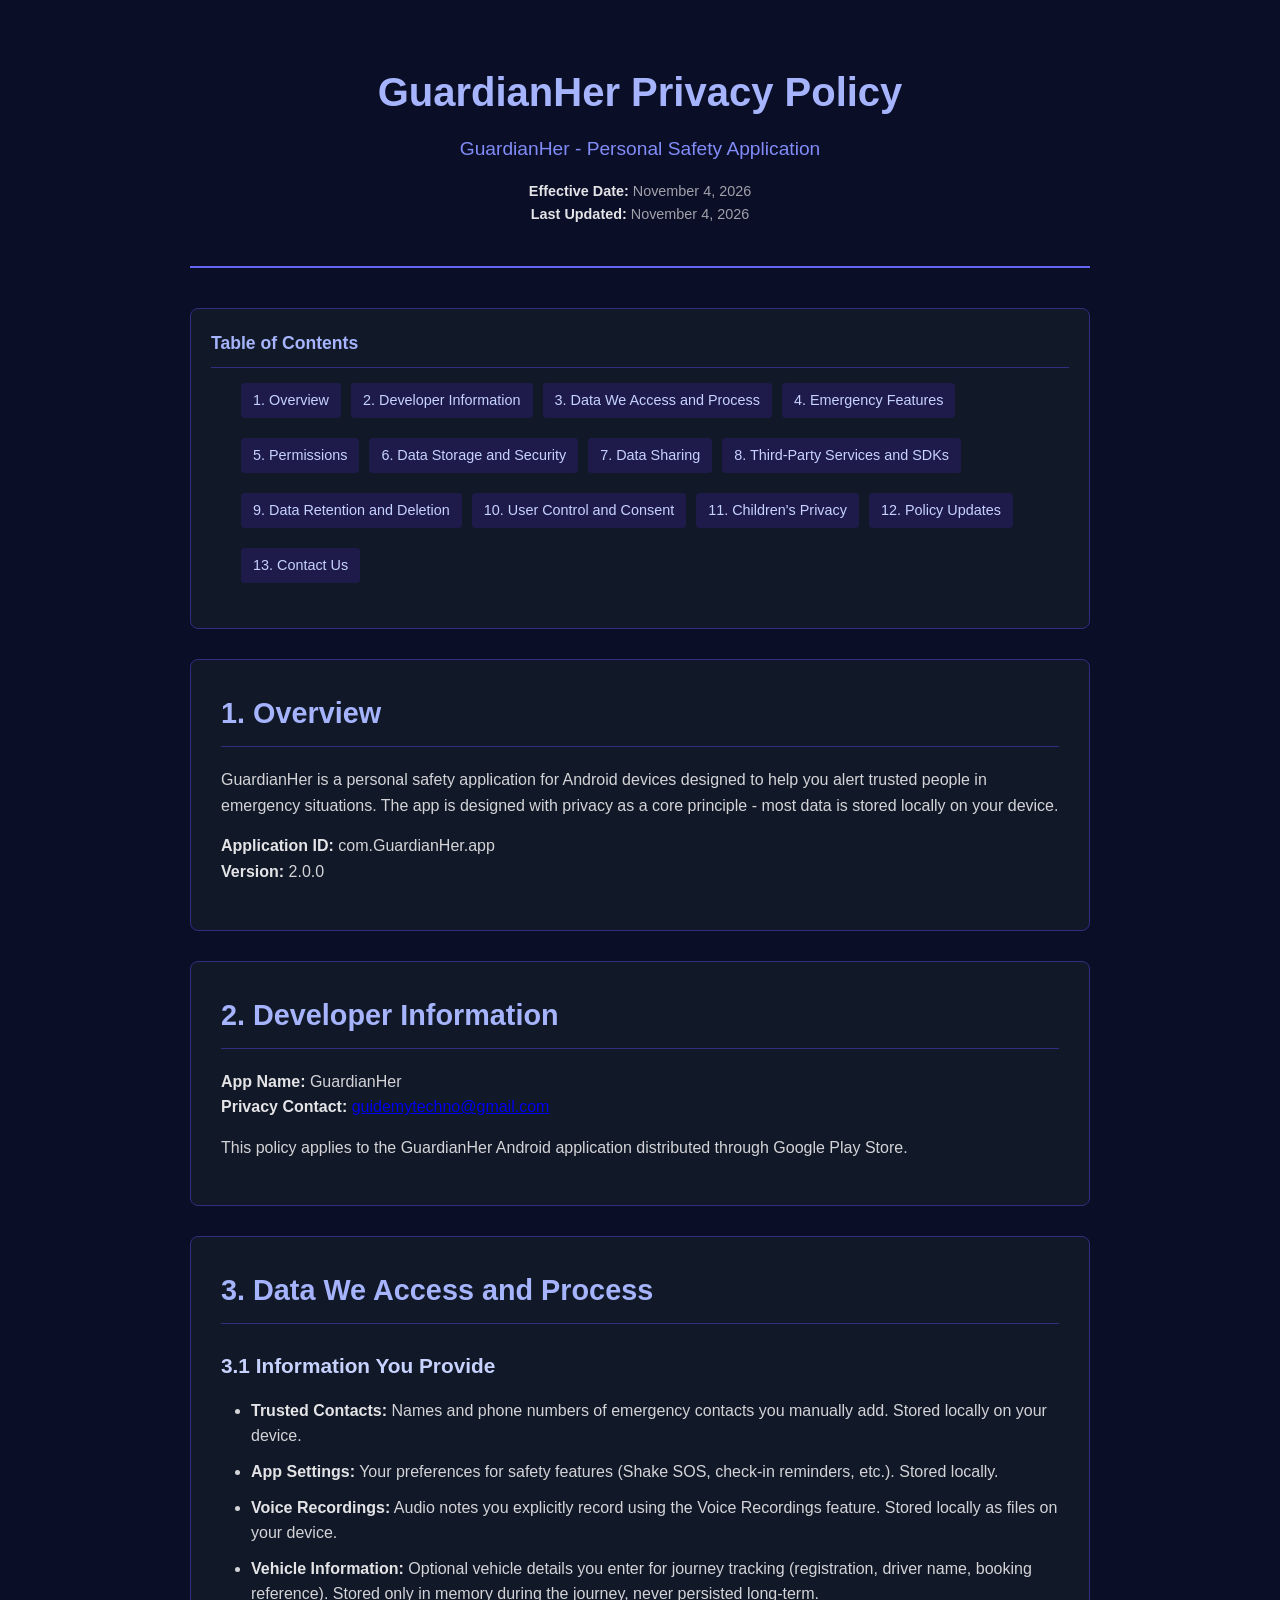
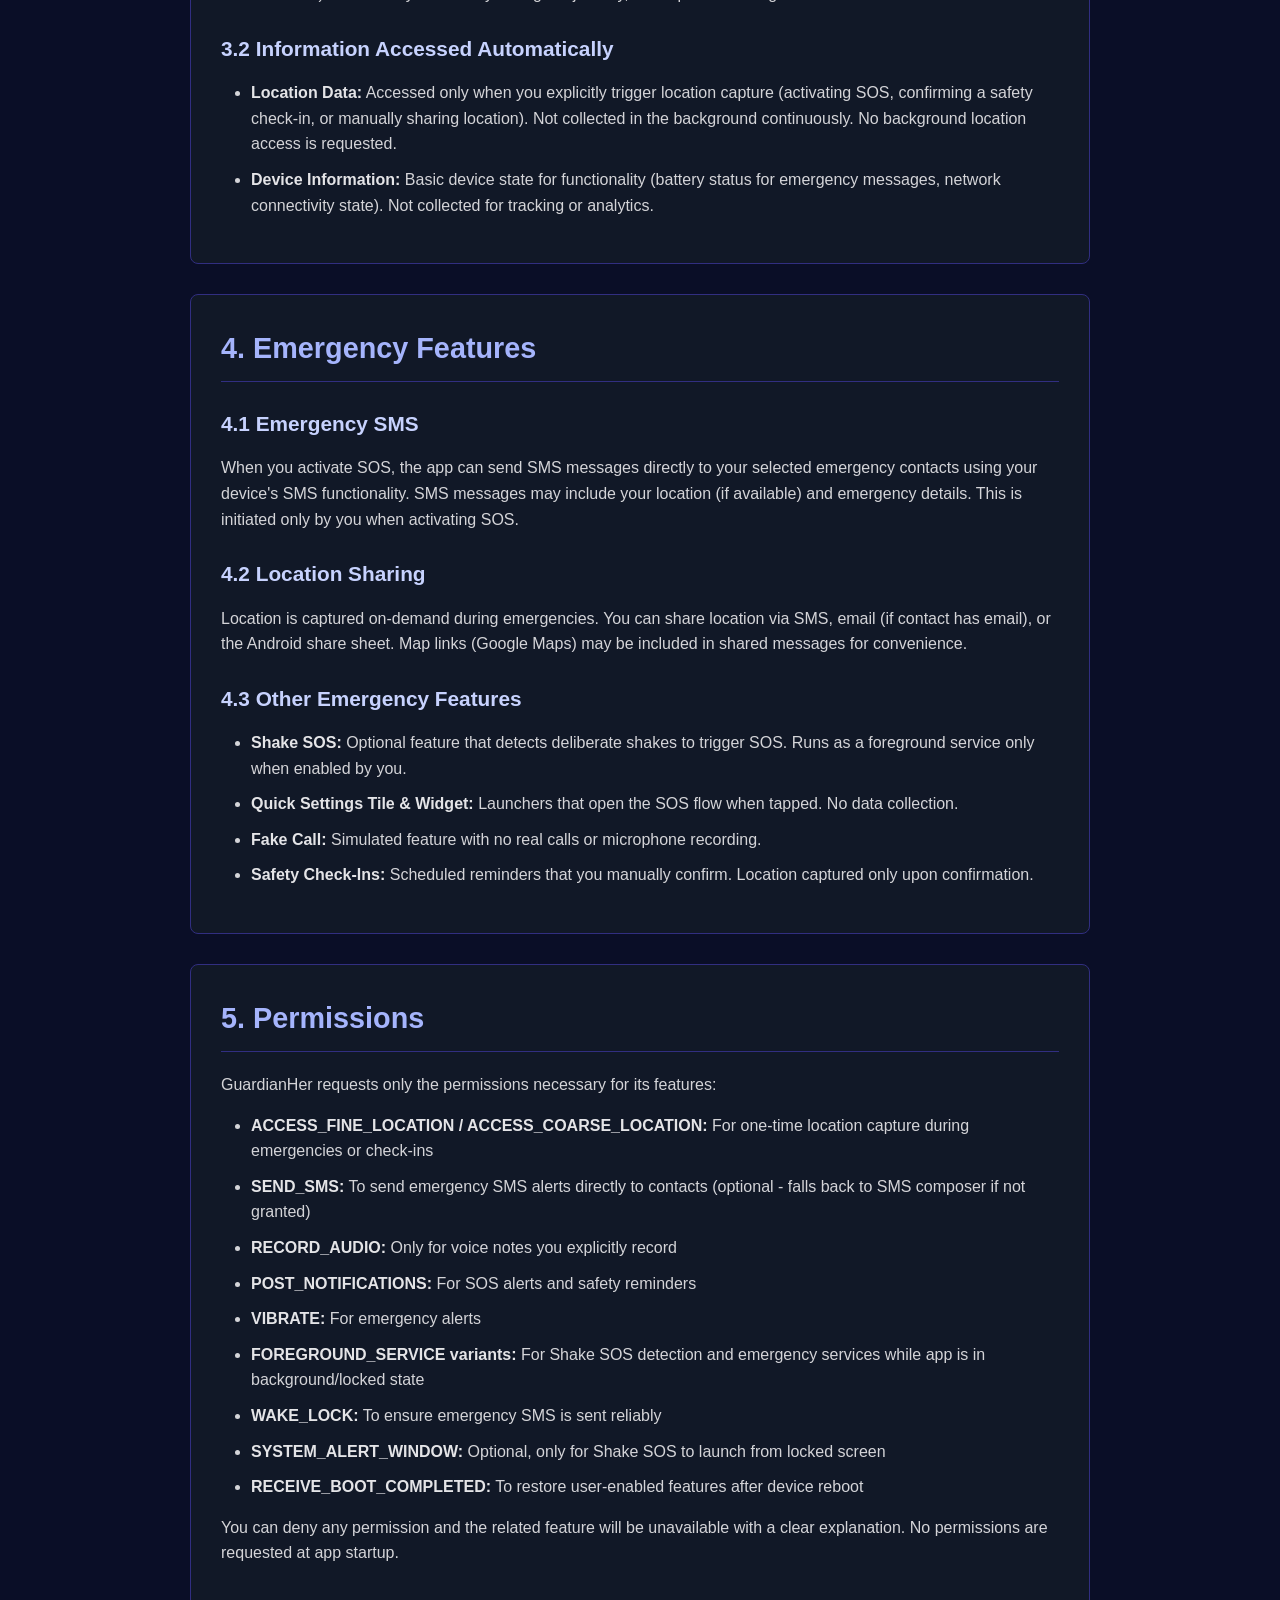
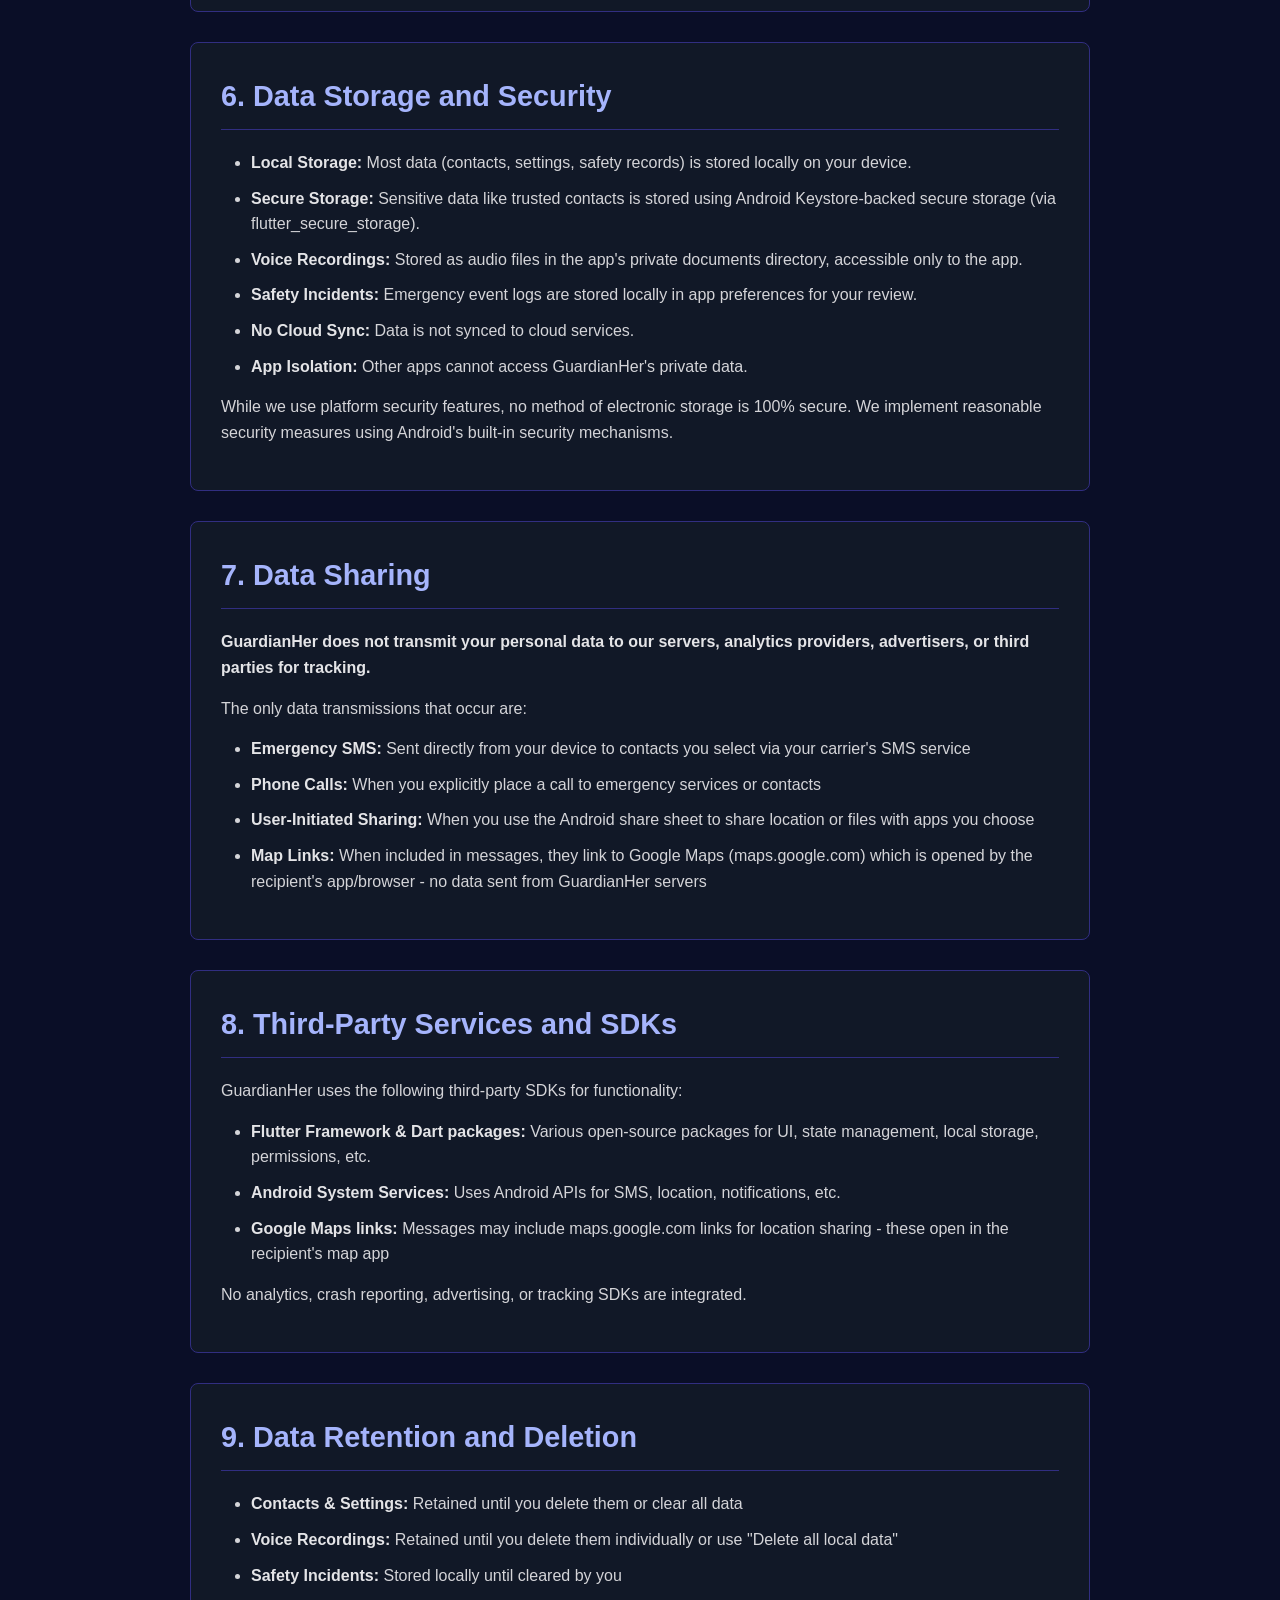
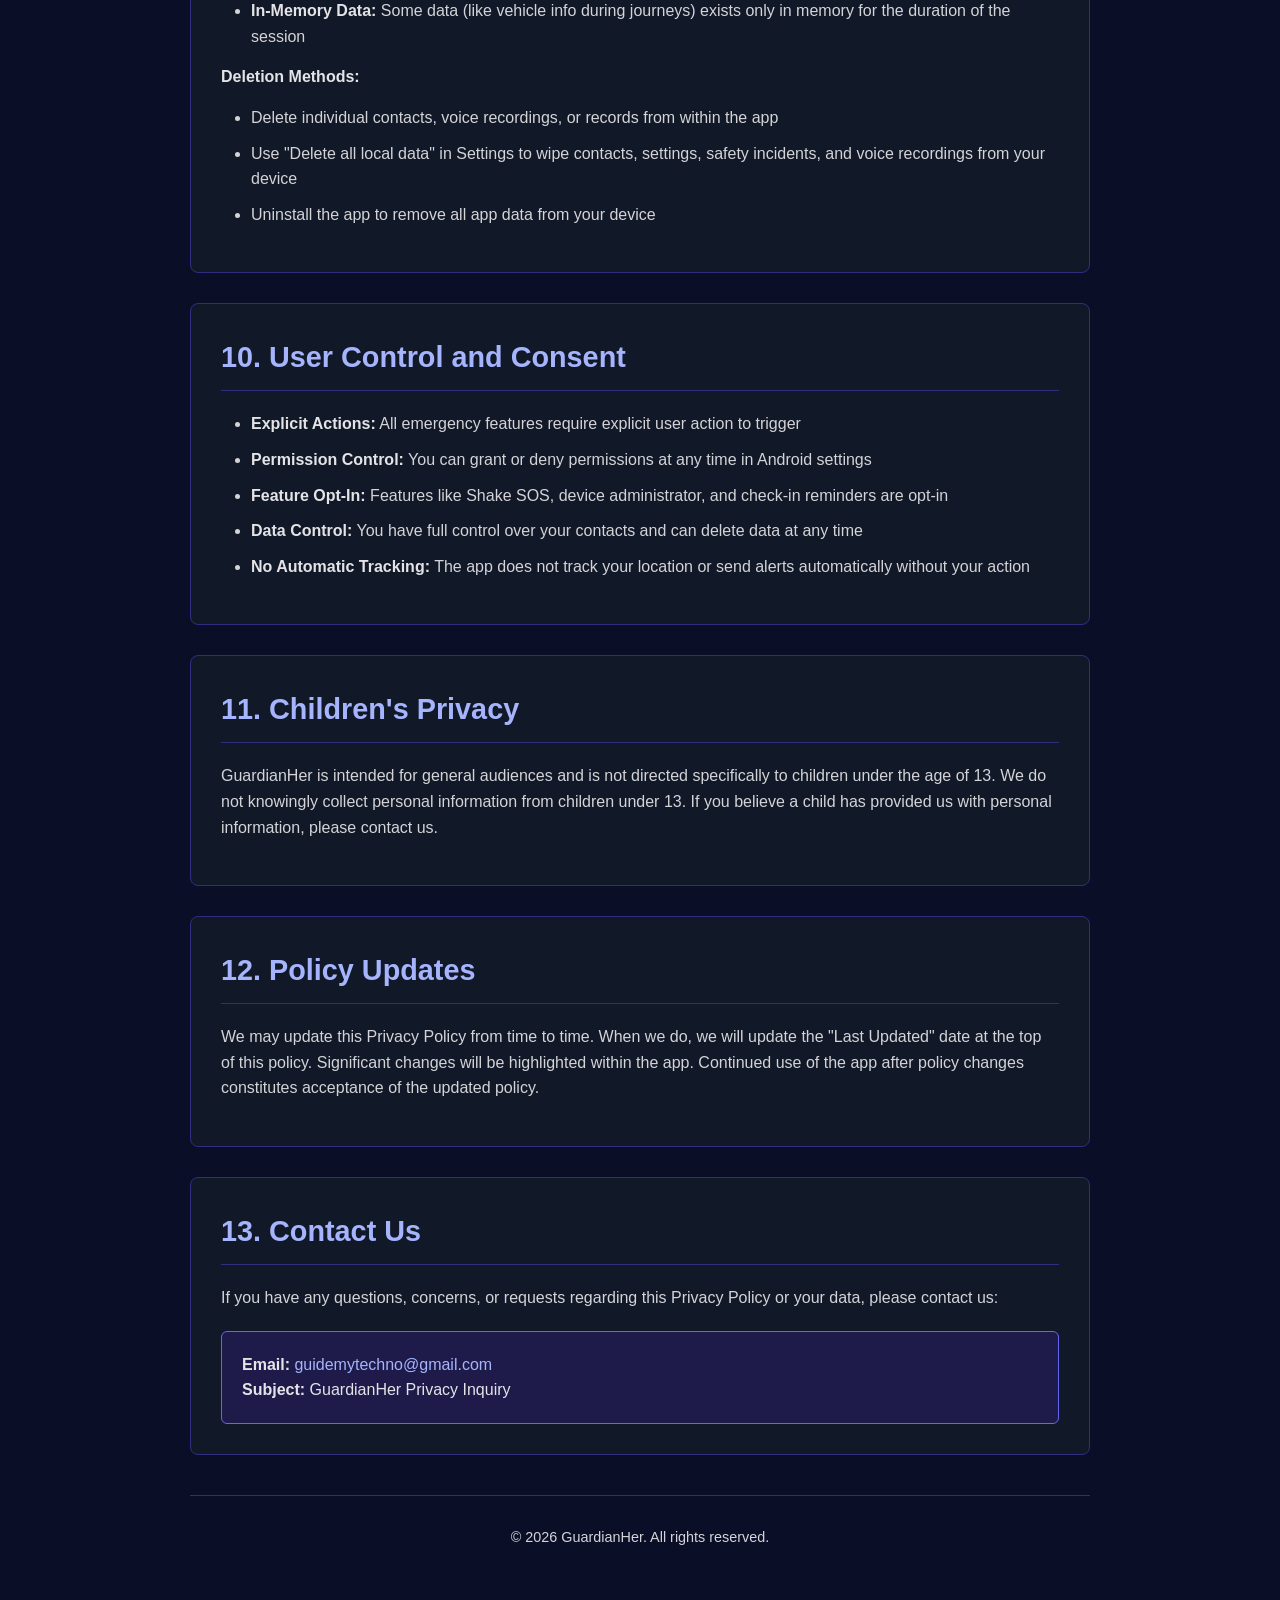
==== privacy-policy/index.html @ 9ace2ad7 "Add privacy policy website and in-app privacy policy links" ====
<!DOCTYPE html>
<html lang="en">
<head>
    <meta charset="UTF-8">
    <meta name="viewport" content="width=device-width, initial-scale=1.0">
    <title>GuardianHer Privacy Policy</title>
    <meta name="description" content="GuardianHer Privacy Policy - Learn how GuardianHer protects your privacy and handles your data.">
    <style>
        * {
            margin: 0;
            padding: 0;
            box-sizing: border-box;
        }
        body {
            font-family: -apple-system, BlinkMacSystemFont, 'Segoe UI', 'Roboto', 'Oxygen',
                'Ubuntu', 'Cantarell', 'Fira Sans', 'Droid Sans', 'Helvetica Neue',
                sans-serif;
            line-height: 1.6;
            background-color: #0a0e27;
            color: #e4e4e7;
            padding: 20px;
        }
        .container {
            max-width: 900px;
            margin: 0 auto;
        }
        header {
            text-align: center;
            padding: 40px 0;
            border-bottom: 2px solid #6366f1;
            margin-bottom: 40px;
        }
        h1 {
            color: #a5b4fc;
            font-size: 2.5rem;
            margin-bottom: 10px;
            font-weight: 700;
        }
        .app-name {
            color: #818cf8;
            font-size: 1.2rem;
            margin-bottom: 15px;
        }
        .dates {
            color: #a1a1aa;
            font-size: 0.9rem;
        }
        nav {
            background-color: #111827;
            border: 1px solid #312e81;
            border-radius: 8px;
            padding: 20px;
            margin-bottom: 30px;
            position: sticky;
            top: 20px;
        }
        nav h2 {
            color: #a5b4fc;
            font-size: 1.1rem;
            margin-bottom: 15px;
        }
        nav ul {
            list-style: none;
            display: flex;
            flex-wrap: wrap;
            gap: 10px;
        }
        nav a {
            color: #c7d2fe;
            text-decoration: none;
            padding: 6px 12px;
            background-color: #1e1b4b;
            border-radius: 4px;
            display: inline-block;
            font-size: 0.9rem;
            transition: background-color 0.2s;
        }
        nav a:hover {
            background-color #312e81;
        }
        section {
            background-color: #111827;
            border: 1px solid #312e81;
            border-radius: 8px;
            padding: 30px;
            margin-bottom: 30px;
        }
        h2 {
            color: #a5b4fc;
            font-size: 1.8rem;
            margin-bottom: 20px;
            padding-bottom: 10px;
            border-bottom: 1px solid #312e81;
        }
        h3 {
            color: #c7d2fe;
            font-size: 1.3rem;
            margin: 25px 0 15px 0;
        }
        p {
            margin-bottom: 15px;
            color: #d4d4d8;
        }
        ul {
            margin: 15px 0;
            padding-left: 30px;
        }
        li {
            margin-bottom: 10px;
            color: #d4d4d8;
        }
        strong {
            color: #e4e4e7;
        }
        .contact-box {
            background-color: #1e1b4b;
            border: 1px solid #6366f1;
            border-radius: 6px;
            padding: 20px;
            margin-top: 20px;
        }
        .contact-box a {
            color: #a5b4fc;
            text-decoration: none;
        }
        .contact-box a:hover {
            text-decoration: underline;
        }
        footer {
            text-align: center;
            padding: 30px 0;
            color: #71717a;
            font-size: 0.9rem;
            border-top: 1px solid #312e81;
            margin-top: 40px;
        }
        @media (max-width: 640px) {
            body {
                padding: 10px;
            }
            section {
                padding: 20px;
            }
            h1 {
                font-size: 2rem;
            }
            nav ul {
                flex-direction: column;
            }
            nav a {
                width: 100%;
            }
        }
    </style>
</head>
<body>
    <div class="container">
        <header>
            <h1>GuardianHer Privacy Policy</h1>
            <div class="app-name">GuardianHer - Personal Safety Application</div>
            <div class="dates">
                <div><strong>Effective Date:</strong> November 4, 2026</div>
                <div><strong>Last Updated:</strong> November 4, 2026</div>
            </div>
        </header>

        <nav>
            <h2>Table of Contents</h2>
            <ul>
                <li><a href="#overview">1. Overview</a></li>
                <li><a href="#developer">2. Developer Information</a></li>
                <li><a href="#data-collected">3. Data We Access and Process</a></li>
                <li><a href="#emergency">4. Emergency Features</a></li>
                <li><a href="#permissions">5. Permissions</a></li>
                <li><a href="#storage">6. Data Storage and Security</a></li>
                <li><a href="#sharing">7. Data Sharing</a></li>
                <li><a href="#third-party">8. Third-Party Services and SDKs</a></li>
                <li><a href="#retention">9. Data Retention and Deletion</a></li>
                <li><a href="#user-control">10. User Control and Consent</a></li>
                <li><a href="#children">11. Children's Privacy</a></li>
                <li><a href="#updates">12. Policy Updates</a></li>
                <li><a href="#contact">13. Contact Us</a></li>
            </ul>
        </nav>

        <section id="overview">
            <h2>1. Overview</h2>
            <p>GuardianHer is a personal safety application for Android devices designed to help you alert trusted people in emergency situations. The app is designed with privacy as a core principle - most data is stored locally on your device.</p>
            <p><strong>Application ID:</strong> com.GuardianHer.app<br>
            <strong>Version:</strong> 2.0.0</p>
        </section>

        <section id="developer">
            <h2>2. Developer Information</h2>
            <p><strong>App Name:</strong> GuardianHer<br>
            <strong>Privacy Contact:</strong> <a href="mailto:guidemytechno@gmail.com">guidemytechno@gmail.com</a></p>
            <p>This policy applies to the GuardianHer Android application distributed through Google Play Store.</p>
        </section>

        <section id="data-collected">
            <h2>3. Data We Access and Process</h2>
            
            <h3>3.1 Information You Provide</h3>
            <ul>
                <li><strong>Trusted Contacts:</strong> Names and phone numbers of emergency contacts you manually add. Stored locally on your device.</li>
                <li><strong>App Settings:</strong> Your preferences for safety features (Shake SOS, check-in reminders, etc.). Stored locally.</li>
                <li><strong>Voice Recordings:</strong> Audio notes you explicitly record using the Voice Recordings feature. Stored locally as files on your device.</li>
                <li><strong>Vehicle Information:</strong> Optional vehicle details you enter for journey tracking (registration, driver name, booking reference). Stored only in memory during the journey, never persisted long-term.</li>
            </ul>

            <h3>3.2 Information Accessed Automatically</h3>
            <ul>
                <li><strong>Location Data:</strong> Accessed only when you explicitly trigger location capture (activating SOS, confirming a safety check-in, or manually sharing location). Not collected in the background continuously. No background location access is requested.</li>
                <li><strong>Device Information:</strong> Basic device state for functionality (battery status for emergency messages, network connectivity state). Not collected for tracking or analytics.</li>
            </ul>
        </section>

        <section id="emergency">
            <h2>4. Emergency Features</h2>
            
            <h3>4.1 Emergency SMS</h3>
            <p>When you activate SOS, the app can send SMS messages directly to your selected emergency contacts using your device's SMS functionality. SMS messages may include your location (if available) and emergency details. This is initiated only by you when activating SOS.</p>
            
            <h3>4.2 Location Sharing</h3>
            <p>Location is captured on-demand during emergencies. You can share location via SMS, email (if contact has email), or the Android share sheet. Map links (Google Maps) may be included in shared messages for convenience.</p>
            
            <h3>4.3 Other Emergency Features</h3>
            <ul>
                <li><strong>Shake SOS:</strong> Optional feature that detects deliberate shakes to trigger SOS. Runs as a foreground service only when enabled by you.</li>
                <li><strong>Quick Settings Tile & Widget:</strong> Launchers that open the SOS flow when tapped. No data collection.</li>
                <li><strong>Fake Call:</strong> Simulated feature with no real calls or microphone recording.</li>
                <li><strong>Safety Check-Ins:</strong> Scheduled reminders that you manually confirm. Location captured only upon confirmation.</li>
            </ul>
        </section>

        <section id="permissions">
            <h2>5. Permissions</h2>
            <p>GuardianHer requests only the permissions necessary for its features:</p>
            <ul>
                <li><strong>ACCESS_FINE_LOCATION / ACCESS_COARSE_LOCATION:</strong> For one-time location capture during emergencies or check-ins</li>
                <li><strong>SEND_SMS:</strong> To send emergency SMS alerts directly to contacts (optional - falls back to SMS composer if not granted)</li>
                <li><strong>RECORD_AUDIO:</strong> Only for voice notes you explicitly record</li>
                <li><strong>POST_NOTIFICATIONS:</strong> For SOS alerts and safety reminders</li>
                <li><strong>VIBRATE:</strong> For emergency alerts</li>
                <li><strong>FOREGROUND_SERVICE variants:</strong> For Shake SOS detection and emergency services while app is in background/locked state</li>
                <li><strong>WAKE_LOCK:</strong> To ensure emergency SMS is sent reliably</li>
                <li><strong>SYSTEM_ALERT_WINDOW:</strong> Optional, only for Shake SOS to launch from locked screen</li>
                <li><strong>RECEIVE_BOOT_COMPLETED:</strong> To restore user-enabled features after device reboot</li>
            </ul>
            <p>You can deny any permission and the related feature will be unavailable with a clear explanation. No permissions are requested at app startup.</p>
        </section>

        <section id="storage">
            <h2>6. Data Storage and Security</h2>
            <ul>
                <li><strong>Local Storage:</strong> Most data (contacts, settings, safety records) is stored locally on your device.</li>
                <li><strong>Secure Storage:</strong> Sensitive data like trusted contacts is stored using Android Keystore-backed secure storage (via flutter_secure_storage).</li>
                <li><strong>Voice Recordings:</strong> Stored as audio files in the app's private documents directory, accessible only to the app.</li>
                <li><strong>Safety Incidents:</strong> Emergency event logs are stored locally in app preferences for your review.</li>
                <li><strong>No Cloud Sync:</strong> Data is not synced to cloud services.</li>
                <li><strong>App Isolation:</strong> Other apps cannot access GuardianHer's private data.</li>
            </ul>
            <p>While we use platform security features, no method of electronic storage is 100% secure. We implement reasonable security measures using Android's built-in security mechanisms.</p>
        </section>

        <section id="sharing">
            <h2>7. Data Sharing</h2>
            <p><strong>GuardianHer does not transmit your personal data to our servers, analytics providers, advertisers, or third parties for tracking.</strong></p>
            <p>The only data transmissions that occur are:</p>
            <ul>
                <li><strong>Emergency SMS:</strong> Sent directly from your device to contacts you select via your carrier's SMS service</li>
                <li><strong>Phone Calls:</strong> When you explicitly place a call to emergency services or contacts</li>
                <li><strong>User-Initiated Sharing:</strong> When you use the Android share sheet to share location or files with apps you choose</li>
                <li><strong>Map Links:</strong> When included in messages, they link to Google Maps (maps.google.com) which is opened by the recipient's app/browser - no data sent from GuardianHer servers</li>
            </ul>
        </section>

        <section id="third-party">
            <h2>8. Third-Party Services and SDKs</h2>
            <p>GuardianHer uses the following third-party SDKs for functionality:</p>
            <ul>
                <li><strong>Flutter Framework & Dart packages:</strong> Various open-source packages for UI, state management, local storage, permissions, etc.</li>
                <li><strong>Android System Services:</strong> Uses Android APIs for SMS, location, notifications, etc.</li>
                <li><strong>Google Maps links:</strong> Messages may include maps.google.com links for location sharing - these open in the recipient's map app</li>
            </ul>
            <p>No analytics, crash reporting, advertising, or tracking SDKs are integrated.</p>
        </section>

        <section id="retention">
            <h2>9. Data Retention and Deletion</h2>
            <ul>
                <li><strong>Contacts & Settings:</strong> Retained until you delete them or clear all data</li>
                <li><strong>Voice Recordings:</strong> Retained until you delete them individually or use "Delete all local data"</li>
                <li><strong>Safety Incidents:</strong> Stored locally until cleared by you</li>
                <li><strong>In-Memory Data:</strong> Some data (like vehicle info during journeys) exists only in memory for the duration of the session</li>
            </ul>
            <p><strong>Deletion Methods:</strong></p>
            <ul>
                <li>Delete individual contacts, voice recordings, or records from within the app</li>
                <li>Use "Delete all local data" in Settings to wipe contacts, settings, safety incidents, and voice recordings from your device</li>
                <li>Uninstall the app to remove all app data from your device</li>
            </ul>
        </section>

        <section id="user-control">
            <h2>10. User Control and Consent</h2>
            <ul>
                <li><strong>Explicit Actions:</strong> All emergency features require explicit user action to trigger</li>
                <li><strong>Permission Control:</strong> You can grant or deny permissions at any time in Android settings</li>
                <li><strong>Feature Opt-In:</strong> Features like Shake SOS, device administrator, and check-in reminders are opt-in</li>
                <li><strong>Data Control:</strong> You have full control over your contacts and can delete data at any time</li>
                <li><strong>No Automatic Tracking:</strong> The app does not track your location or send alerts automatically without your action</li>
            </ul>
        </section>

        <section id="children">
            <h2>11. Children's Privacy</h2>
            <p>GuardianHer is intended for general audiences and is not directed specifically to children under the age of 13. We do not knowingly collect personal information from children under 13. If you believe a child has provided us with personal information, please contact us.</p>
        </section>

        <section id="updates">
            <h2>12. Policy Updates</h2>
            <p>We may update this Privacy Policy from time to time. When we do, we will update the "Last Updated" date at the top of this policy. Significant changes will be highlighted within the app. Continued use of the app after policy changes constitutes acceptance of the updated policy.</p>
        </section>

        <section id="contact">
            <h2>13. Contact Us</h2>
            <p>If you have any questions, concerns, or requests regarding this Privacy Policy or your data, please contact us:</p>
            <div class="contact-box">
                <strong>Email:</strong> <a href="mailto:guidemytechno@gmail.com">guidemytechno@gmail.com</a><br>
                <strong>Subject:</strong> GuardianHer Privacy Inquiry
            </div>
        </section>

        <footer>
            <p>&copy; 2026 GuardianHer. All rights reserved.</p>
        </footer>
    </div>
</body>
</html>
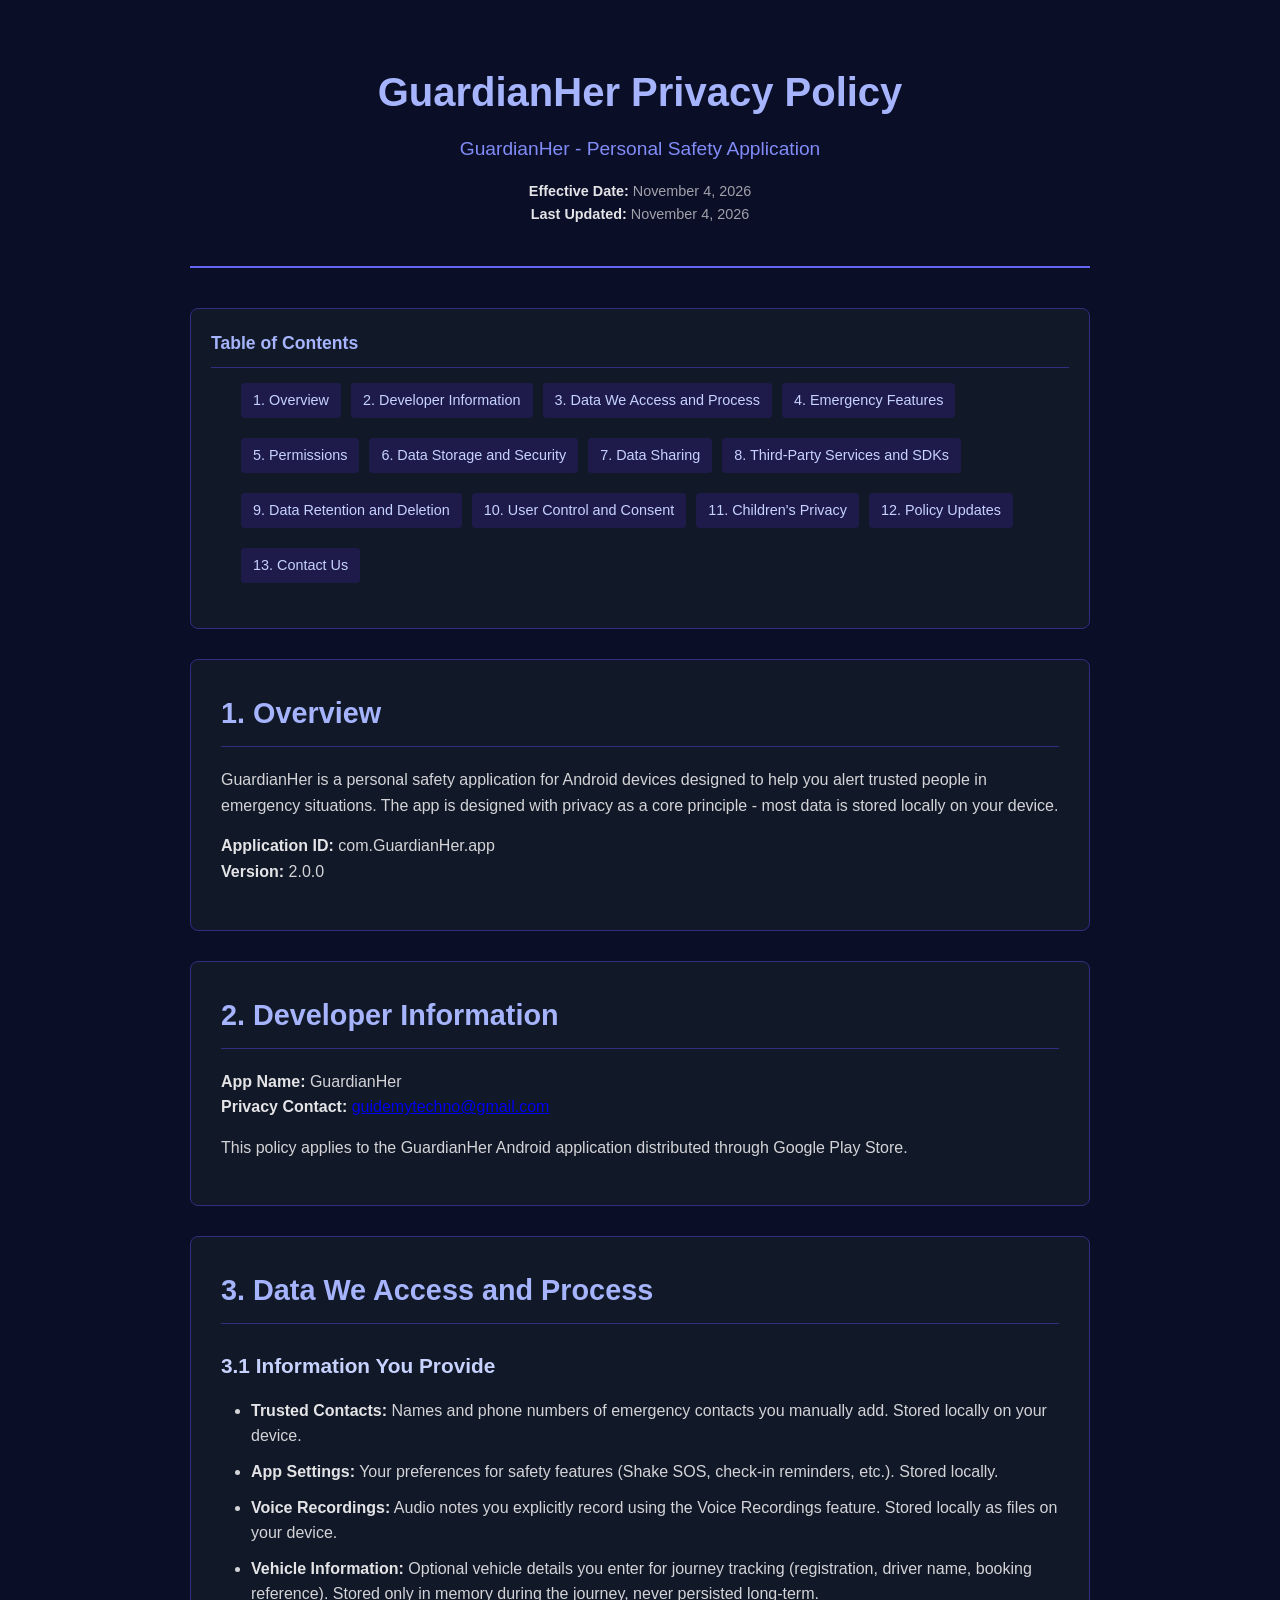
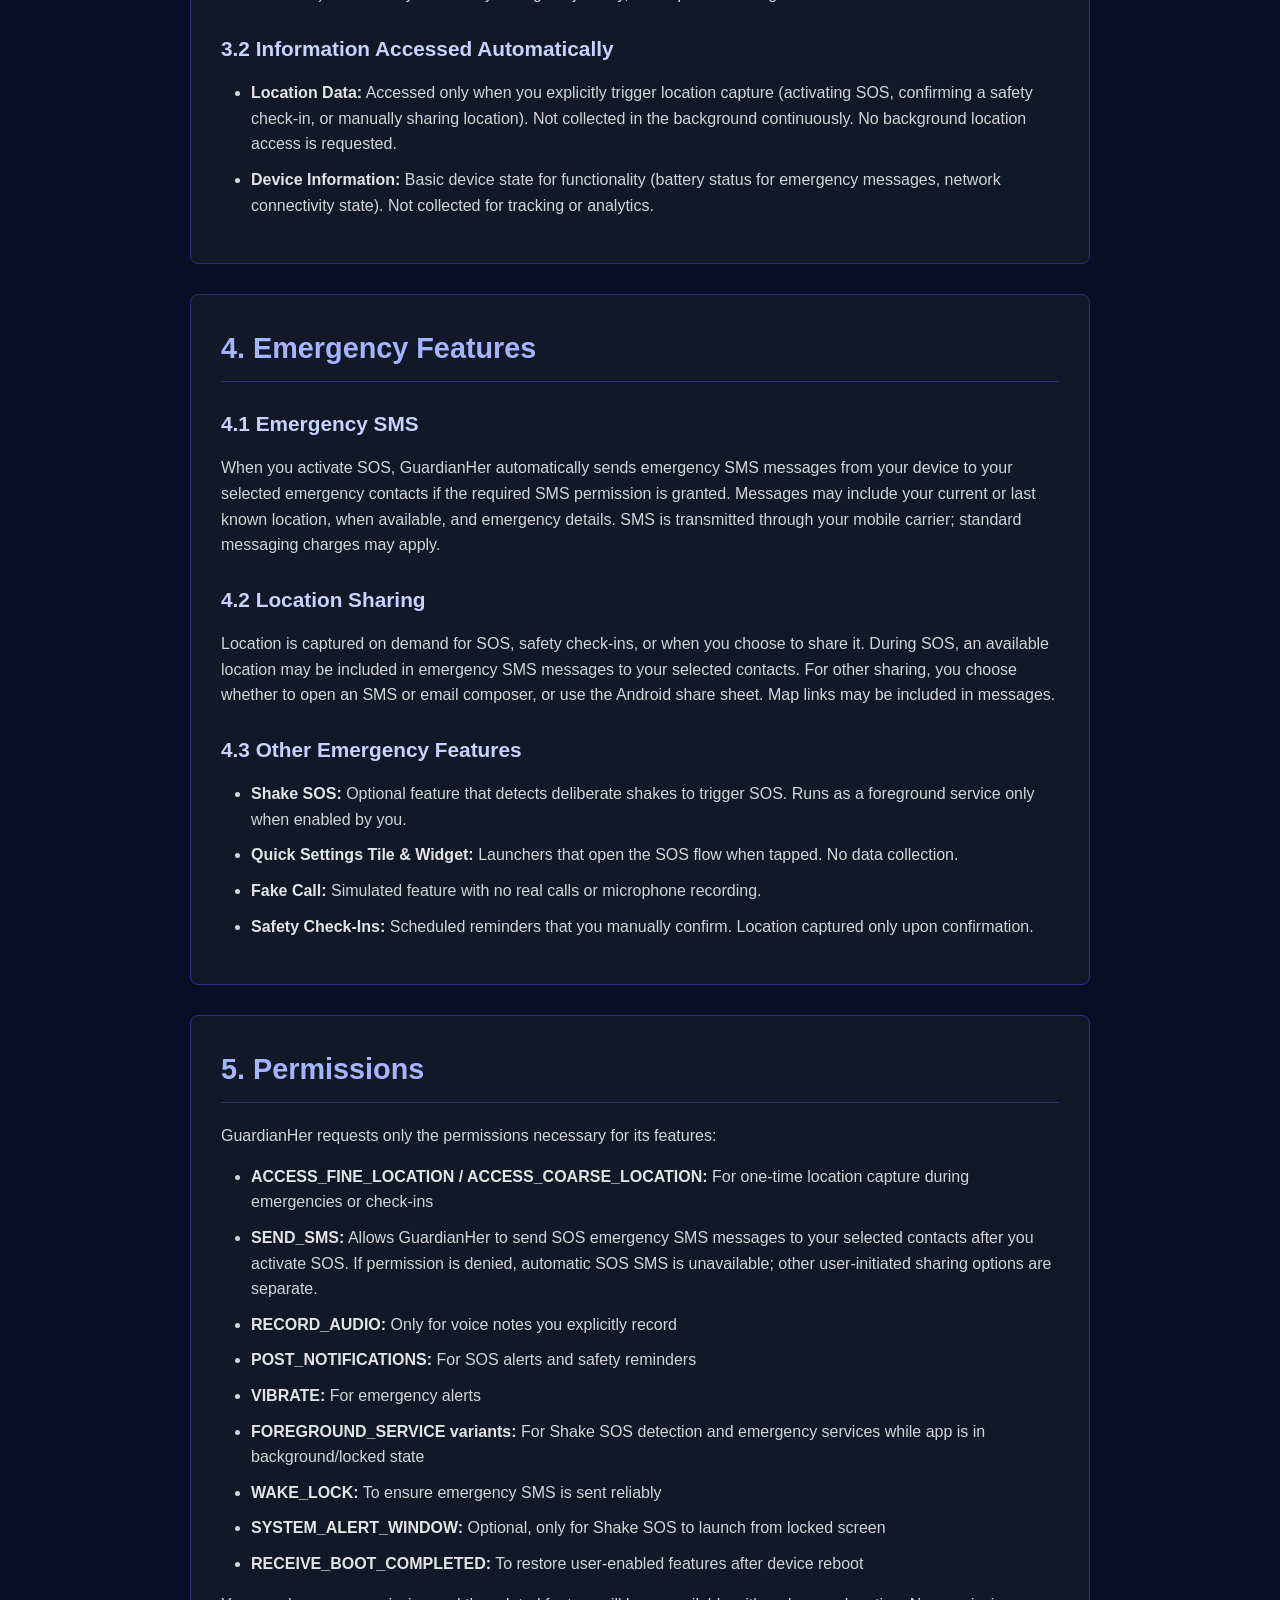
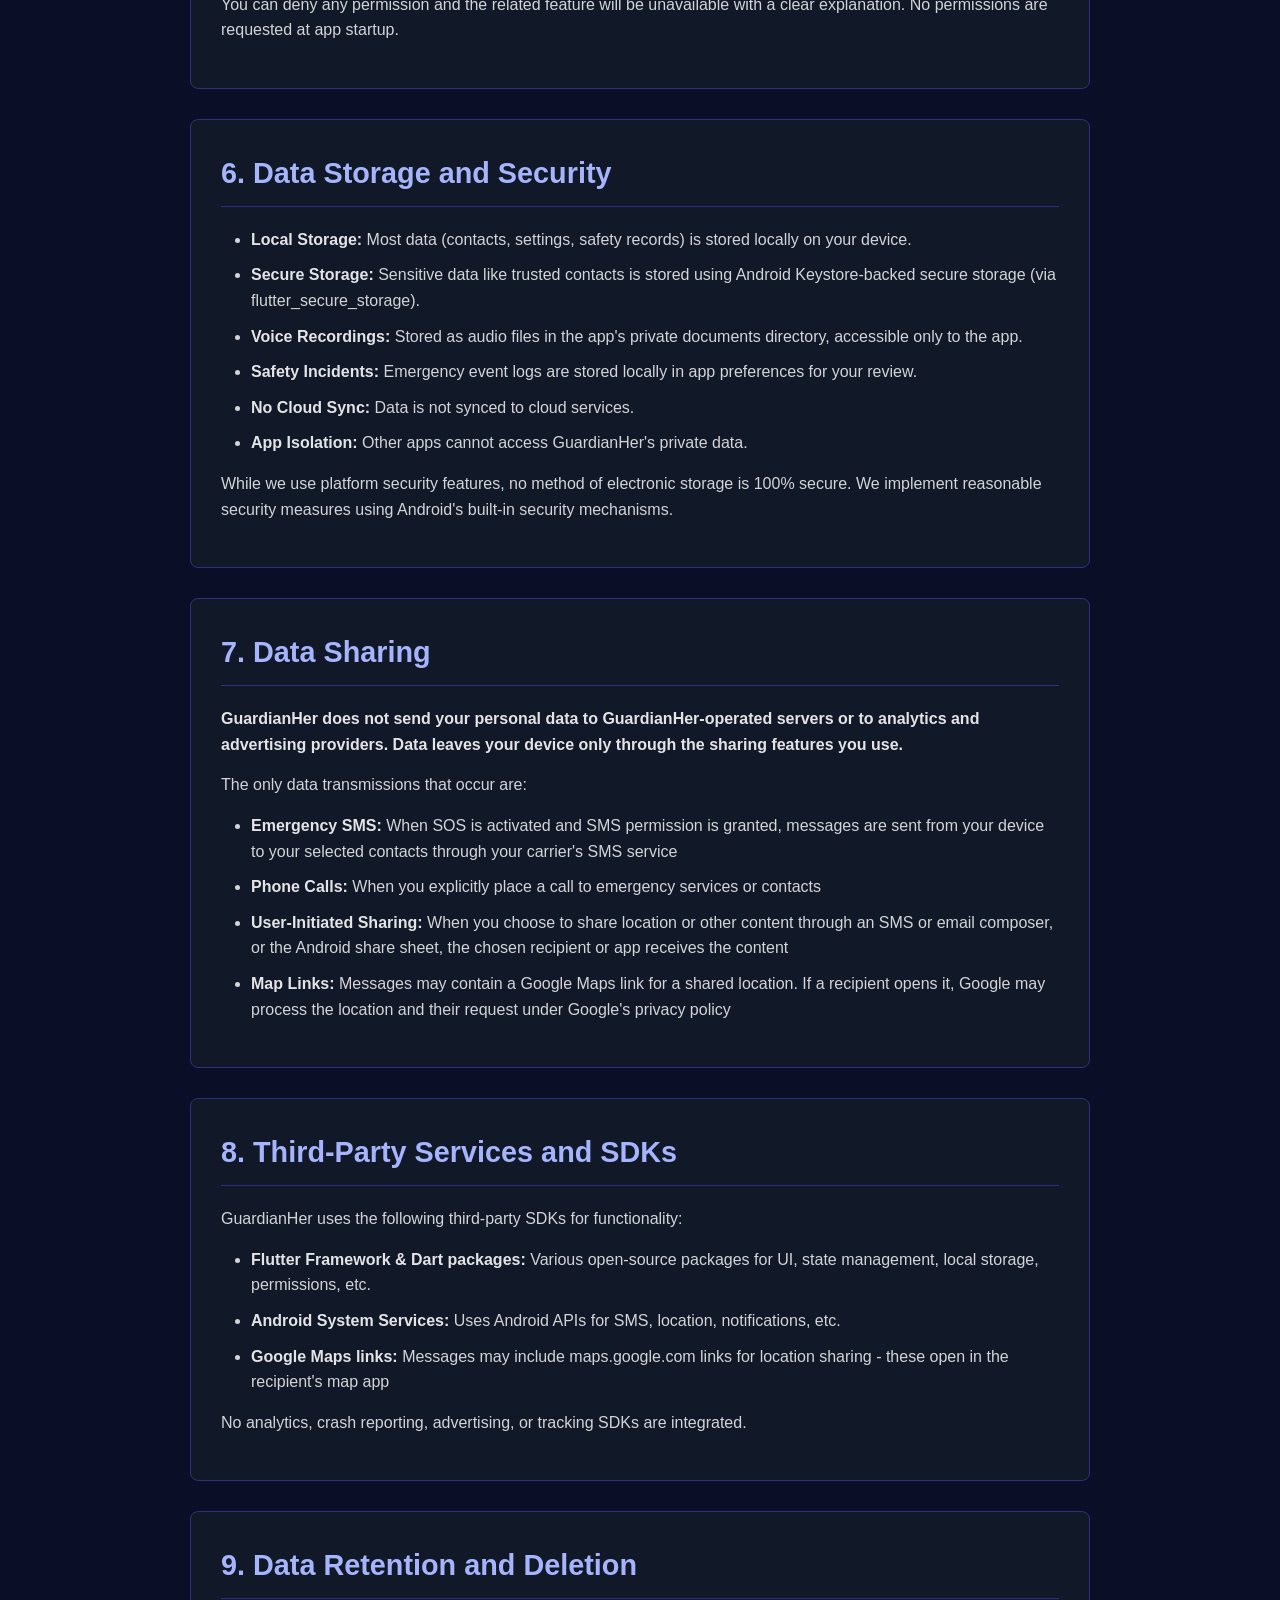
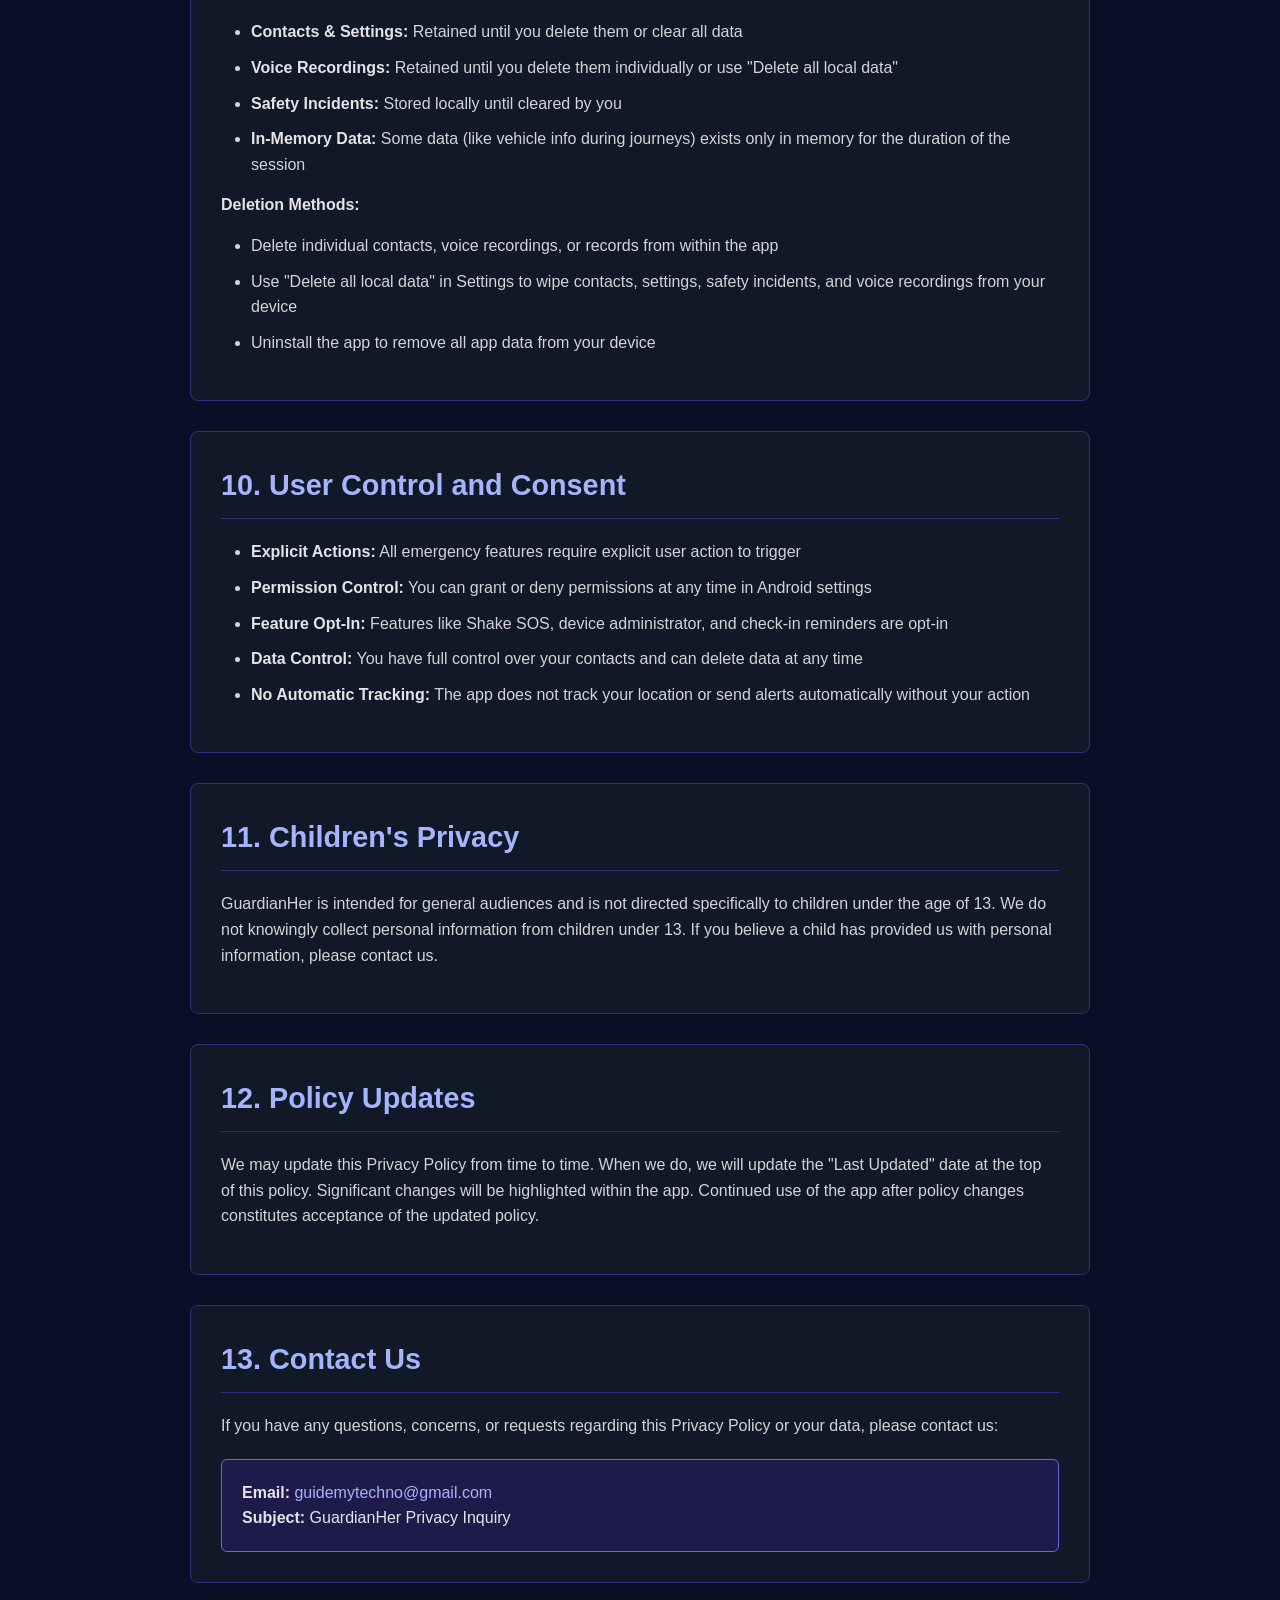
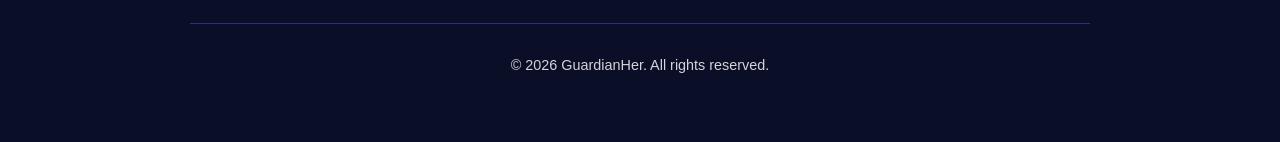
==== commit 78f9b32c: "Publish privacy policy with GitHub Pages Co-authored-by: Copilot <223556219+Copilot@users.noreply.gi" ====
--- a/privacy-policy/index.html
+++ b/privacy-policy/index.html
@@ -76,7 +76,7 @@
             transition: background-color 0.2s;
         }
         nav a:hover {
-            background-color #312e81;
+            background-color: #312e81;
         }
         section {
             background-color: #111827;
@@ -219,10 +219,10 @@
             <h2>4. Emergency Features</h2>
             
             <h3>4.1 Emergency SMS</h3>
-            <p>When you activate SOS, the app can send SMS messages directly to your selected emergency contacts using your device's SMS functionality. SMS messages may include your location (if available) and emergency details. This is initiated only by you when activating SOS.</p>
+            <p>When you activate SOS, GuardianHer automatically sends emergency SMS messages from your device to your selected emergency contacts if the required SMS permission is granted. Messages may include your current or last known location, when available, and emergency details. SMS is transmitted through your mobile carrier; standard messaging charges may apply.</p>
             
             <h3>4.2 Location Sharing</h3>
-            <p>Location is captured on-demand during emergencies. You can share location via SMS, email (if contact has email), or the Android share sheet. Map links (Google Maps) may be included in shared messages for convenience.</p>
+            <p>Location is captured on demand for SOS, safety check-ins, or when you choose to share it. During SOS, an available location may be included in emergency SMS messages to your selected contacts. For other sharing, you choose whether to open an SMS or email composer, or use the Android share sheet. Map links may be included in messages.</p>
             
             <h3>4.3 Other Emergency Features</h3>
             <ul>
@@ -238,7 +238,7 @@
             <p>GuardianHer requests only the permissions necessary for its features:</p>
             <ul>
                 <li><strong>ACCESS_FINE_LOCATION / ACCESS_COARSE_LOCATION:</strong> For one-time location capture during emergencies or check-ins</li>
-                <li><strong>SEND_SMS:</strong> To send emergency SMS alerts directly to contacts (optional - falls back to SMS composer if not granted)</li>
+                <li><strong>SEND_SMS:</strong> Allows GuardianHer to send SOS emergency SMS messages to your selected contacts after you activate SOS. If permission is denied, automatic SOS SMS is unavailable; other user-initiated sharing options are separate.</li>
                 <li><strong>RECORD_AUDIO:</strong> Only for voice notes you explicitly record</li>
                 <li><strong>POST_NOTIFICATIONS:</strong> For SOS alerts and safety reminders</li>
                 <li><strong>VIBRATE:</strong> For emergency alerts</li>
@@ -265,13 +265,13 @@
 
         <section id="sharing">
             <h2>7. Data Sharing</h2>
-            <p><strong>GuardianHer does not transmit your personal data to our servers, analytics providers, advertisers, or third parties for tracking.</strong></p>
+            <p><strong>GuardianHer does not send your personal data to GuardianHer-operated servers or to analytics and advertising providers. Data leaves your device only through the sharing features you use.</strong></p>
             <p>The only data transmissions that occur are:</p>
             <ul>
-                <li><strong>Emergency SMS:</strong> Sent directly from your device to contacts you select via your carrier's SMS service</li>
+                <li><strong>Emergency SMS:</strong> When SOS is activated and SMS permission is granted, messages are sent from your device to your selected contacts through your carrier's SMS service</li>
                 <li><strong>Phone Calls:</strong> When you explicitly place a call to emergency services or contacts</li>
-                <li><strong>User-Initiated Sharing:</strong> When you use the Android share sheet to share location or files with apps you choose</li>
-                <li><strong>Map Links:</strong> When included in messages, they link to Google Maps (maps.google.com) which is opened by the recipient's app/browser - no data sent from GuardianHer servers</li>
+                <li><strong>User-Initiated Sharing:</strong> When you choose to share location or other content through an SMS or email composer, or the Android share sheet, the chosen recipient or app receives the content</li>
+                <li><strong>Map Links:</strong> Messages may contain a Google Maps link for a shared location. If a recipient opens it, Google may process the location and their request under Google's privacy policy</li>
             </ul>
         </section>
 
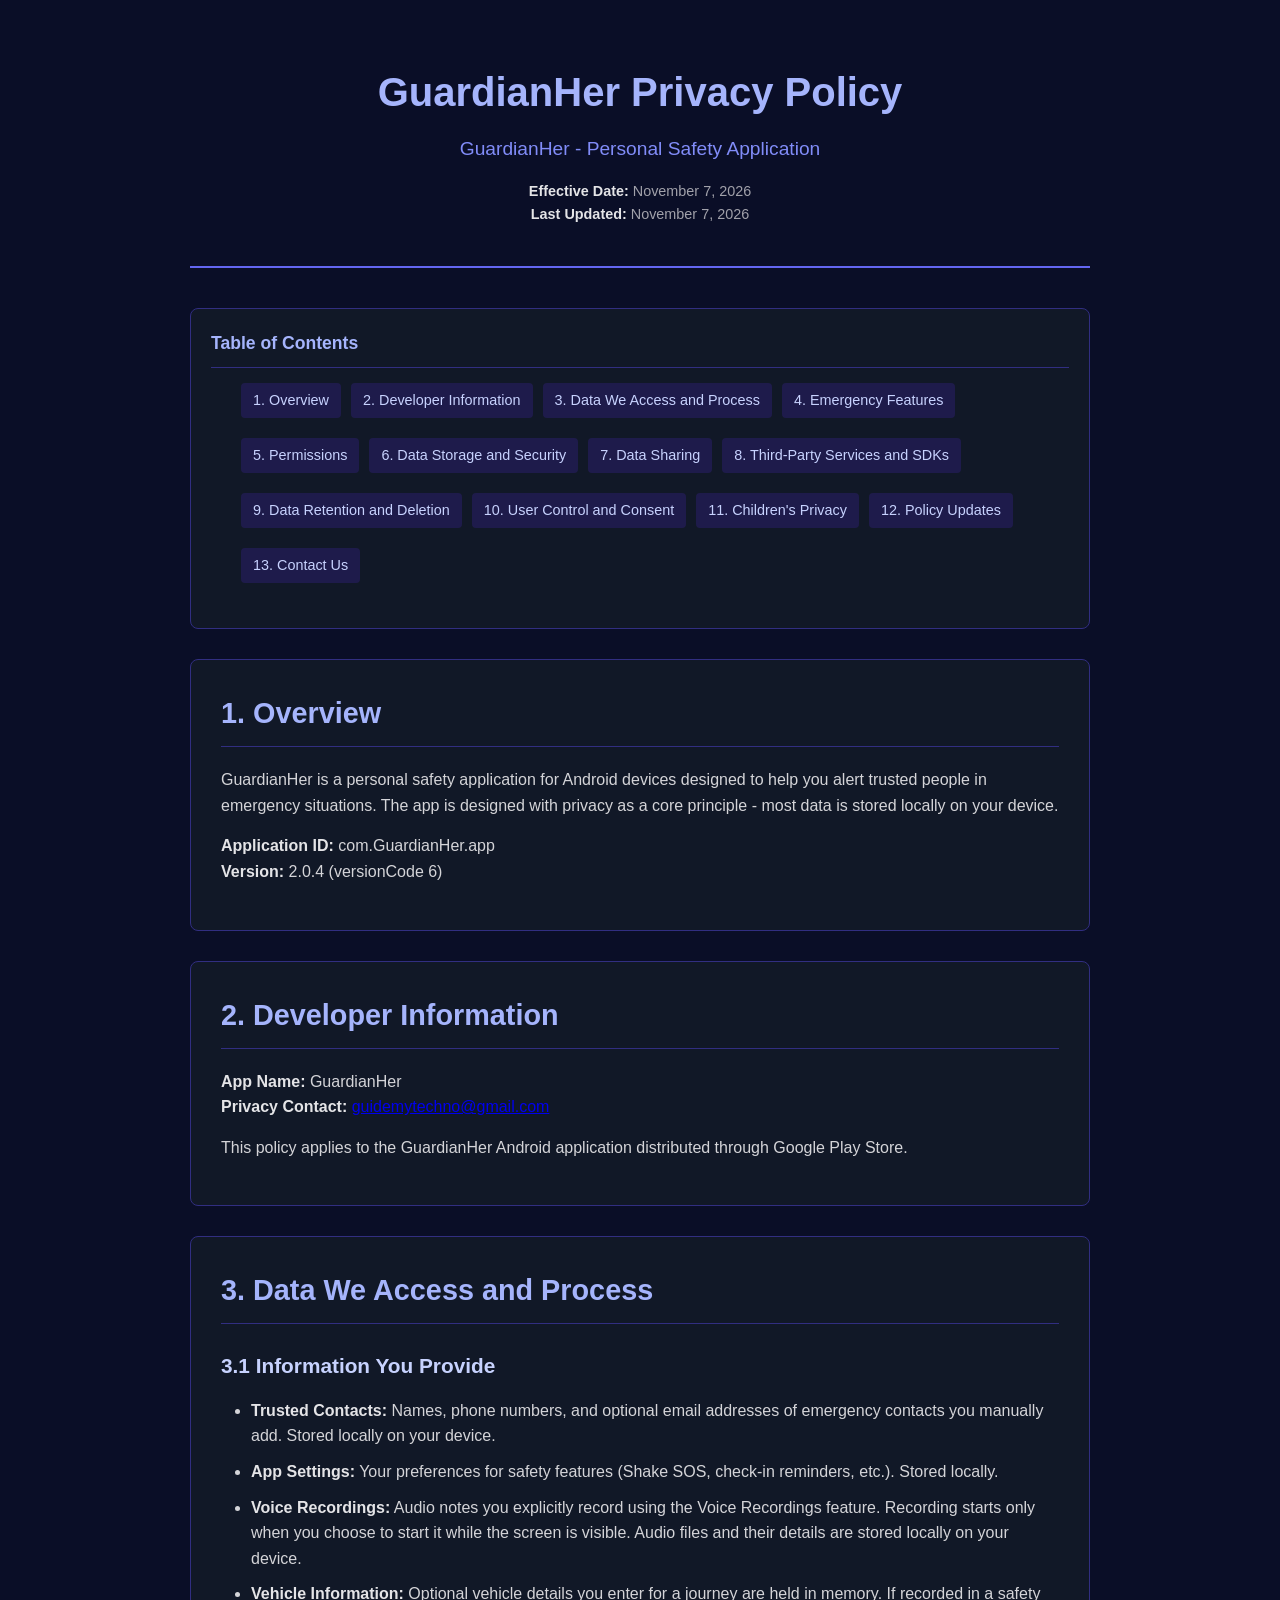
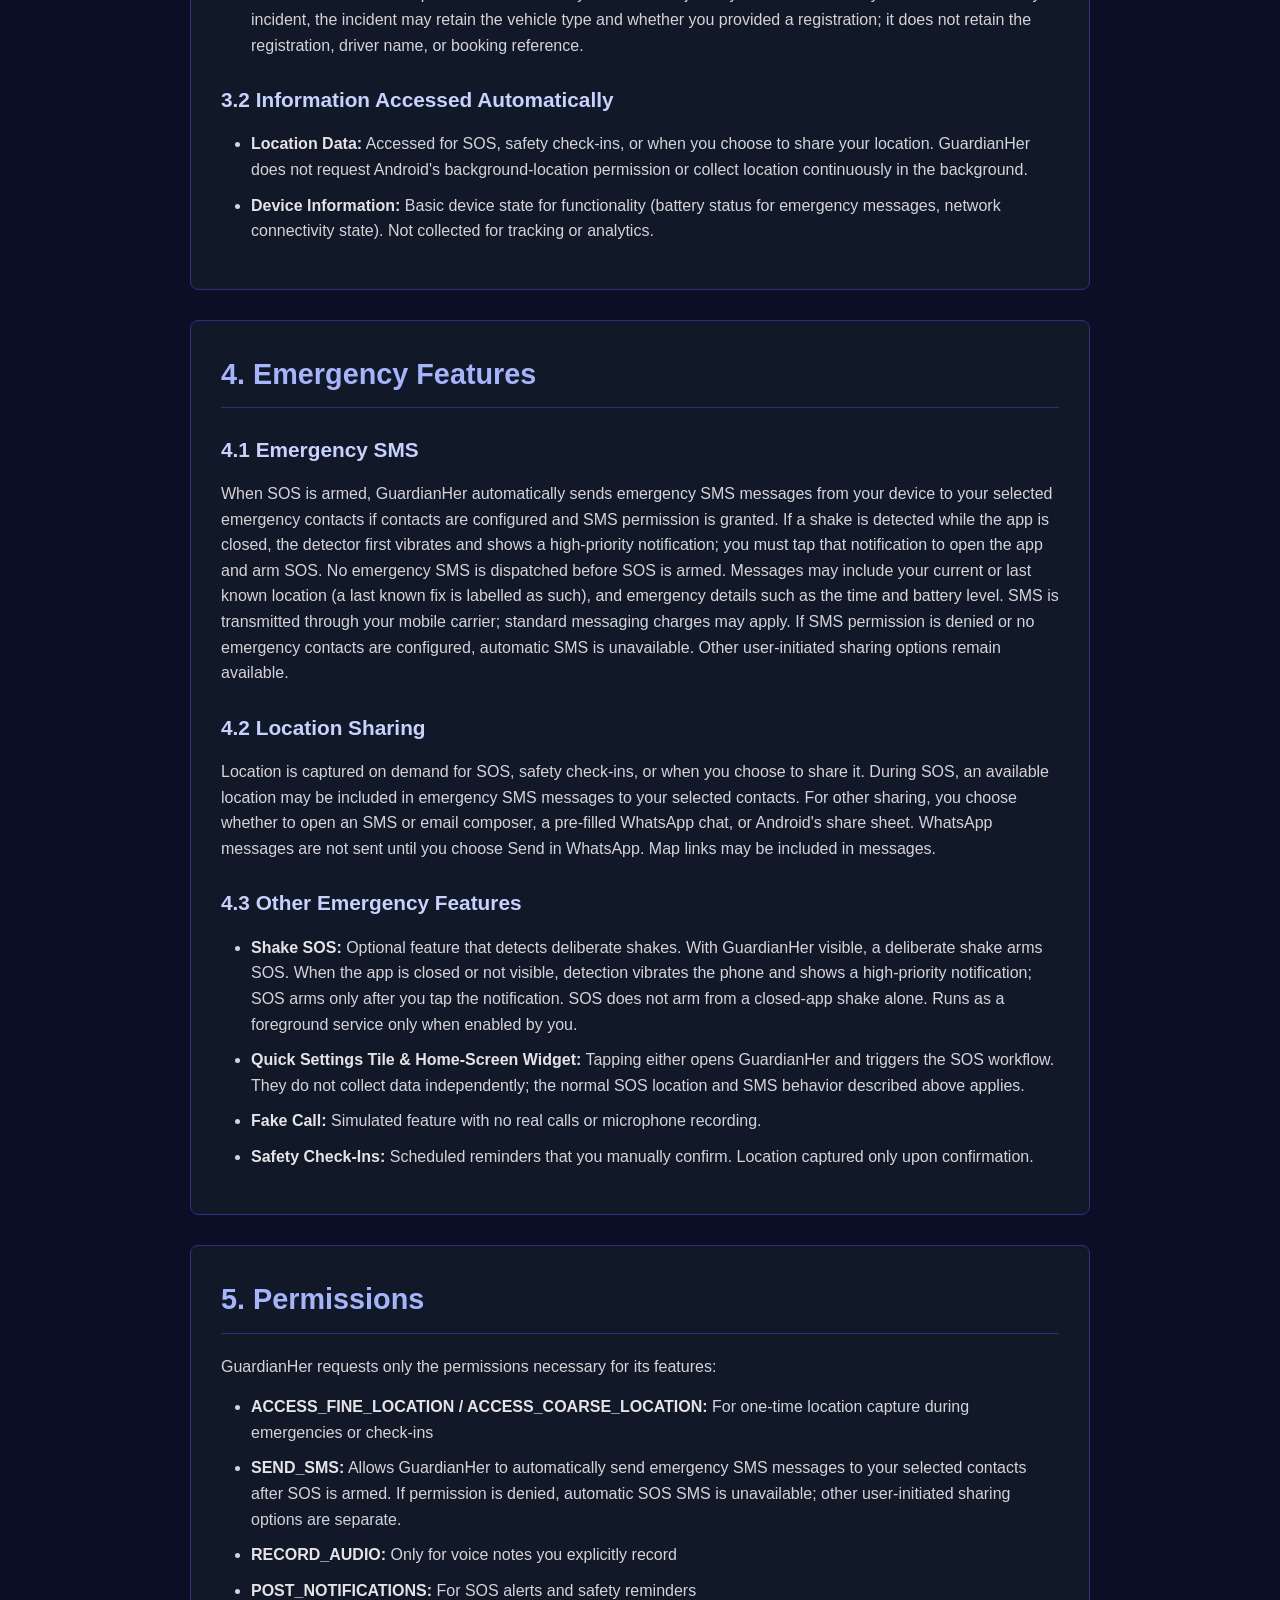
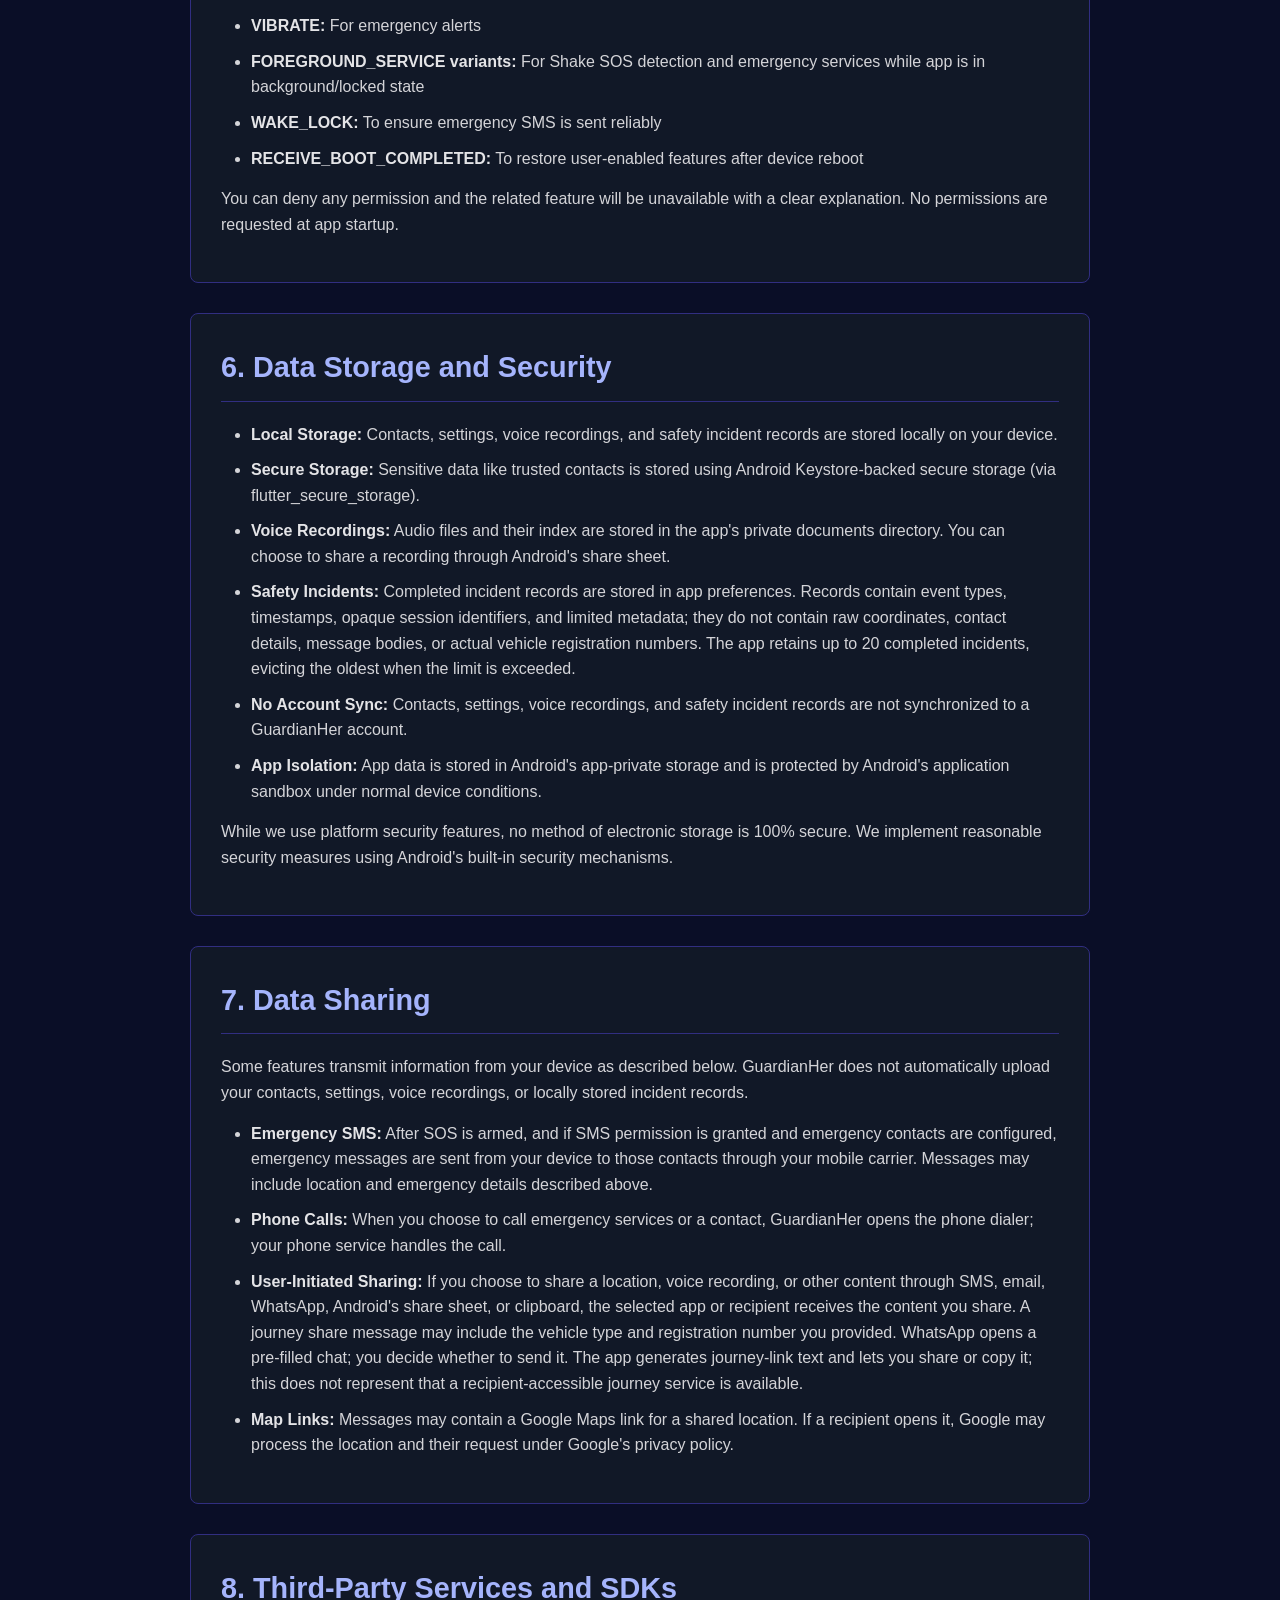
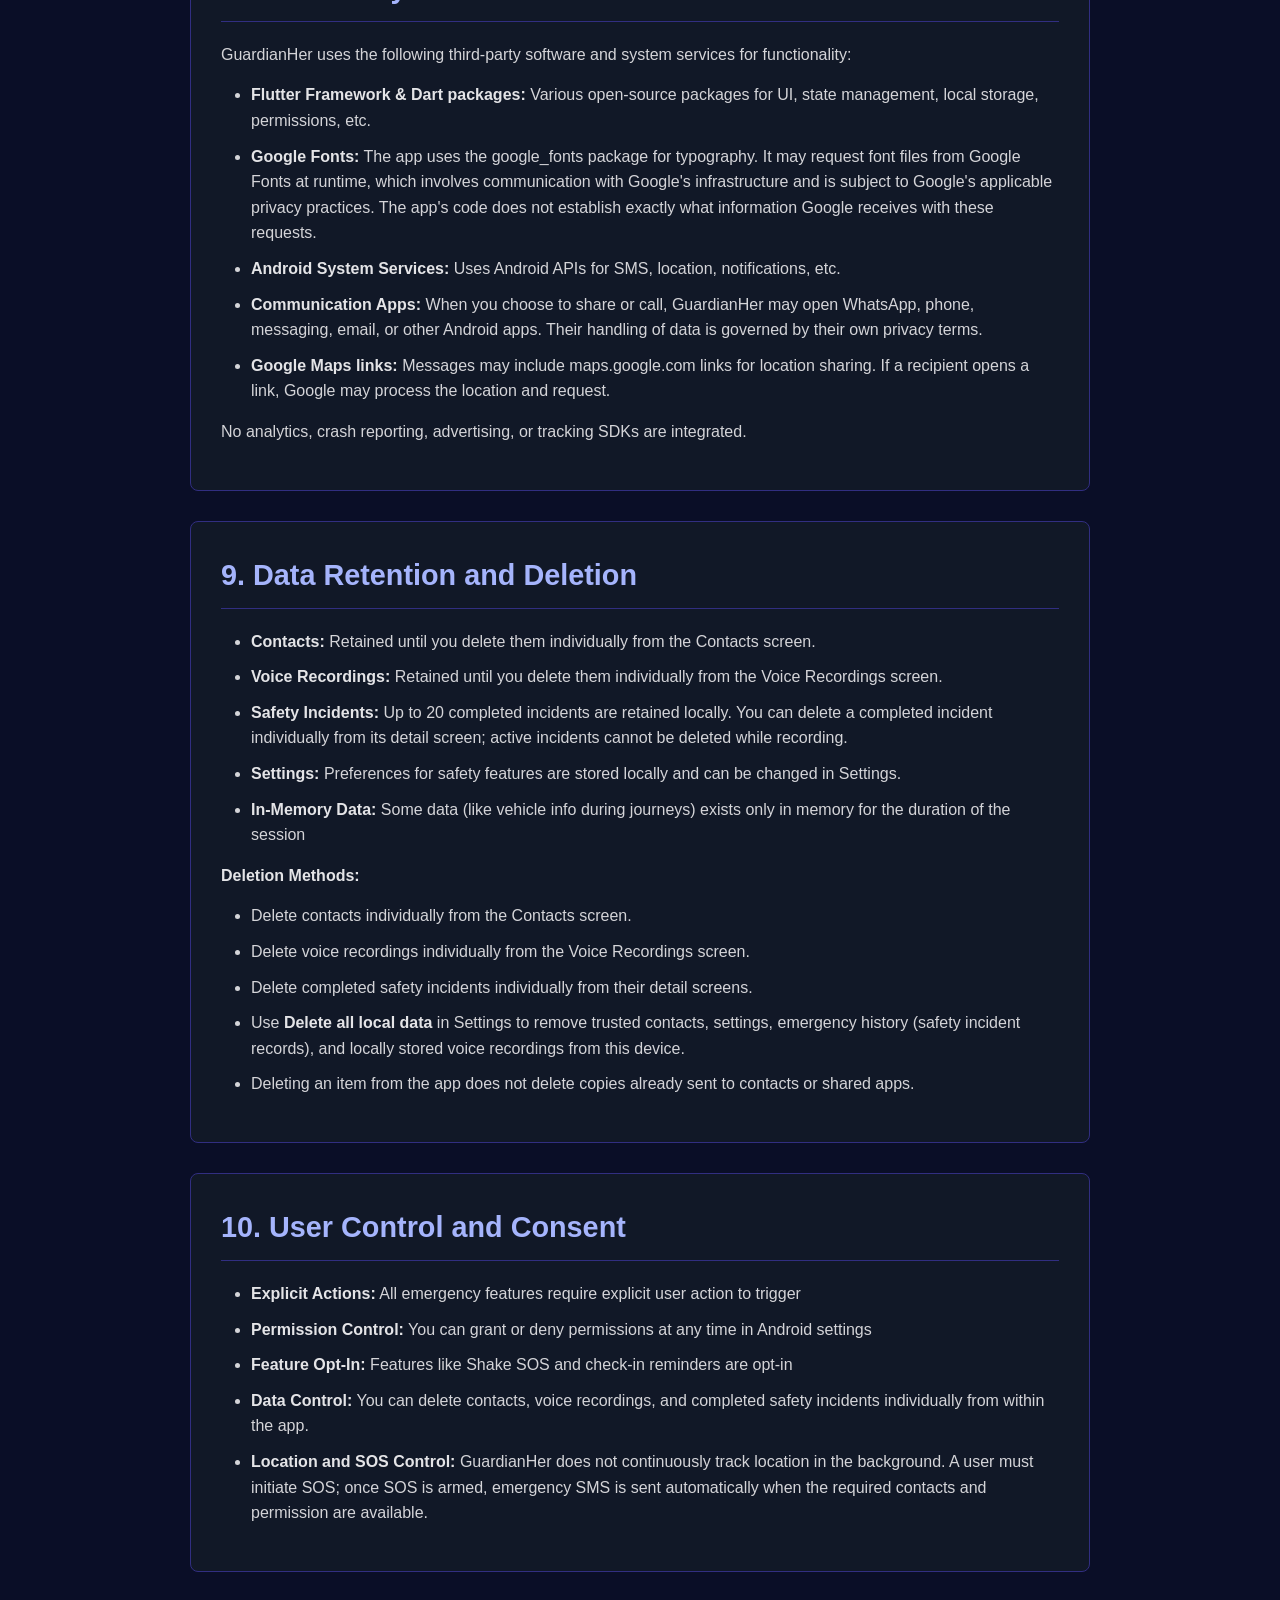
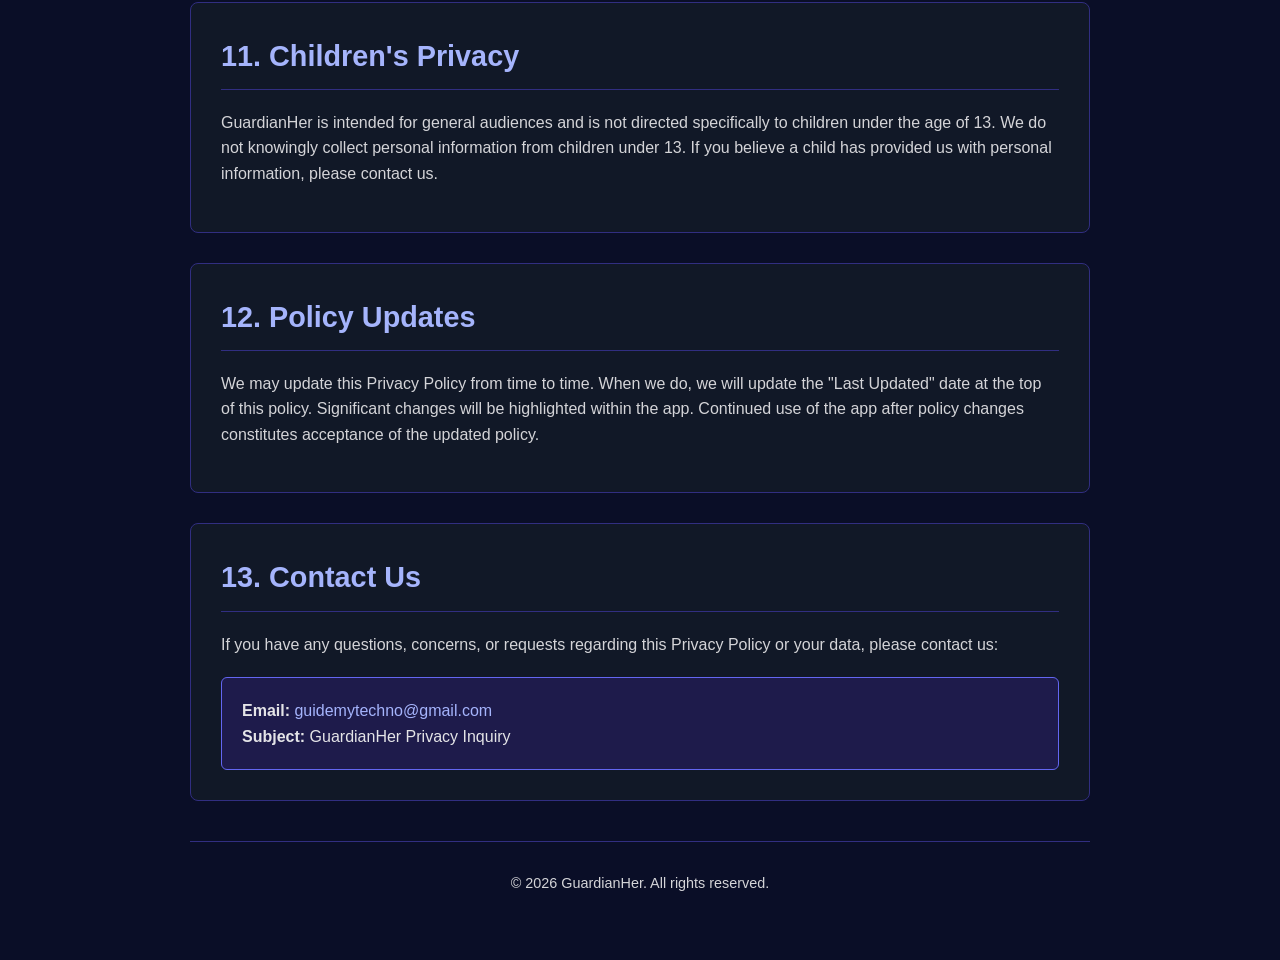
==== commit 7f6368ae: "Update public privacy policy for 2.0.4 Co-authored-by: Copilot <223556219+Copilot@users.noreply.gith" ====
--- a/privacy-policy/index.html
+++ b/privacy-policy/index.html
@@ -159,8 +159,8 @@
             <h1>GuardianHer Privacy Policy</h1>
             <div class="app-name">GuardianHer - Personal Safety Application</div>
             <div class="dates">
-                <div><strong>Effective Date:</strong> November 4, 2026</div>
-                <div><strong>Last Updated:</strong> November 4, 2026</div>
+                <div><strong>Effective Date:</strong> November 7, 2026</div>
+                <div><strong>Last Updated:</strong> November 7, 2026</div>
             </div>
         </header>
 
@@ -187,7 +187,7 @@
             <h2>1. Overview</h2>
             <p>GuardianHer is a personal safety application for Android devices designed to help you alert trusted people in emergency situations. The app is designed with privacy as a core principle - most data is stored locally on your device.</p>
             <p><strong>Application ID:</strong> com.GuardianHer.app<br>
-            <strong>Version:</strong> 2.0.0</p>
+            <strong>Version:</strong> 2.0.4 (versionCode 6)</p>
         </section>
 
         <section id="developer">
@@ -202,15 +202,15 @@
             
             <h3>3.1 Information You Provide</h3>
             <ul>
-                <li><strong>Trusted Contacts:</strong> Names and phone numbers of emergency contacts you manually add. Stored locally on your device.</li>
+                <li><strong>Trusted Contacts:</strong> Names, phone numbers, and optional email addresses of emergency contacts you manually add. Stored locally on your device.</li>
                 <li><strong>App Settings:</strong> Your preferences for safety features (Shake SOS, check-in reminders, etc.). Stored locally.</li>
-                <li><strong>Voice Recordings:</strong> Audio notes you explicitly record using the Voice Recordings feature. Stored locally as files on your device.</li>
-                <li><strong>Vehicle Information:</strong> Optional vehicle details you enter for journey tracking (registration, driver name, booking reference). Stored only in memory during the journey, never persisted long-term.</li>
+                <li><strong>Voice Recordings:</strong> Audio notes you explicitly record using the Voice Recordings feature. Recording starts only when you choose to start it while the screen is visible. Audio files and their details are stored locally on your device.</li>
+                <li><strong>Vehicle Information:</strong> Optional vehicle details you enter for a journey are held in memory. If recorded in a safety incident, the incident may retain the vehicle type and whether you provided a registration; it does not retain the registration, driver name, or booking reference.</li>
             </ul>
 
             <h3>3.2 Information Accessed Automatically</h3>
             <ul>
-                <li><strong>Location Data:</strong> Accessed only when you explicitly trigger location capture (activating SOS, confirming a safety check-in, or manually sharing location). Not collected in the background continuously. No background location access is requested.</li>
+                <li><strong>Location Data:</strong> Accessed for SOS, safety check-ins, or when you choose to share your location. GuardianHer does not request Android's background-location permission or collect location continuously in the background.</li>
                 <li><strong>Device Information:</strong> Basic device state for functionality (battery status for emergency messages, network connectivity state). Not collected for tracking or analytics.</li>
             </ul>
         </section>
@@ -219,15 +219,15 @@
             <h2>4. Emergency Features</h2>
             
             <h3>4.1 Emergency SMS</h3>
-            <p>When you activate SOS, GuardianHer automatically sends emergency SMS messages from your device to your selected emergency contacts if the required SMS permission is granted. Messages may include your current or last known location, when available, and emergency details. SMS is transmitted through your mobile carrier; standard messaging charges may apply.</p>
+            <p>When SOS is armed, GuardianHer automatically sends emergency SMS messages from your device to your selected emergency contacts if contacts are configured and SMS permission is granted. If a shake is detected while the app is closed, the detector first vibrates and shows a high-priority notification; you must tap that notification to open the app and arm SOS. No emergency SMS is dispatched before SOS is armed. Messages may include your current or last known location (a last known fix is labelled as such), and emergency details such as the time and battery level. SMS is transmitted through your mobile carrier; standard messaging charges may apply. If SMS permission is denied or no emergency contacts are configured, automatic SMS is unavailable. Other user-initiated sharing options remain available.</p>
             
             <h3>4.2 Location Sharing</h3>
-            <p>Location is captured on demand for SOS, safety check-ins, or when you choose to share it. During SOS, an available location may be included in emergency SMS messages to your selected contacts. For other sharing, you choose whether to open an SMS or email composer, or use the Android share sheet. Map links may be included in messages.</p>
+            <p>Location is captured on demand for SOS, safety check-ins, or when you choose to share it. During SOS, an available location may be included in emergency SMS messages to your selected contacts. For other sharing, you choose whether to open an SMS or email composer, a pre-filled WhatsApp chat, or Android's share sheet. WhatsApp messages are not sent until you choose Send in WhatsApp. Map links may be included in messages.</p>
             
             <h3>4.3 Other Emergency Features</h3>
             <ul>
-                <li><strong>Shake SOS:</strong> Optional feature that detects deliberate shakes to trigger SOS. Runs as a foreground service only when enabled by you.</li>
-                <li><strong>Quick Settings Tile & Widget:</strong> Launchers that open the SOS flow when tapped. No data collection.</li>
+                <li><strong>Shake SOS:</strong> Optional feature that detects deliberate shakes. With GuardianHer visible, a deliberate shake arms SOS. When the app is closed or not visible, detection vibrates the phone and shows a high-priority notification; SOS arms only after you tap the notification. SOS does not arm from a closed-app shake alone. Runs as a foreground service only when enabled by you.</li>
+                <li><strong>Quick Settings Tile & Home-Screen Widget:</strong> Tapping either opens GuardianHer and triggers the SOS workflow. They do not collect data independently; the normal SOS location and SMS behavior described above applies.</li>
                 <li><strong>Fake Call:</strong> Simulated feature with no real calls or microphone recording.</li>
                 <li><strong>Safety Check-Ins:</strong> Scheduled reminders that you manually confirm. Location captured only upon confirmation.</li>
             </ul>
@@ -238,13 +238,12 @@
             <p>GuardianHer requests only the permissions necessary for its features:</p>
             <ul>
                 <li><strong>ACCESS_FINE_LOCATION / ACCESS_COARSE_LOCATION:</strong> For one-time location capture during emergencies or check-ins</li>
-                <li><strong>SEND_SMS:</strong> Allows GuardianHer to send SOS emergency SMS messages to your selected contacts after you activate SOS. If permission is denied, automatic SOS SMS is unavailable; other user-initiated sharing options are separate.</li>
+                <li><strong>SEND_SMS:</strong> Allows GuardianHer to automatically send emergency SMS messages to your selected contacts after SOS is armed. If permission is denied, automatic SOS SMS is unavailable; other user-initiated sharing options are separate.</li>
                 <li><strong>RECORD_AUDIO:</strong> Only for voice notes you explicitly record</li>
                 <li><strong>POST_NOTIFICATIONS:</strong> For SOS alerts and safety reminders</li>
                 <li><strong>VIBRATE:</strong> For emergency alerts</li>
                 <li><strong>FOREGROUND_SERVICE variants:</strong> For Shake SOS detection and emergency services while app is in background/locked state</li>
                 <li><strong>WAKE_LOCK:</strong> To ensure emergency SMS is sent reliably</li>
-                <li><strong>SYSTEM_ALERT_WINDOW:</strong> Optional, only for Shake SOS to launch from locked screen</li>
                 <li><strong>RECEIVE_BOOT_COMPLETED:</strong> To restore user-enabled features after device reboot</li>
             </ul>
             <p>You can deny any permission and the related feature will be unavailable with a clear explanation. No permissions are requested at app startup.</p>
@@ -253,35 +252,36 @@
         <section id="storage">
             <h2>6. Data Storage and Security</h2>
             <ul>
-                <li><strong>Local Storage:</strong> Most data (contacts, settings, safety records) is stored locally on your device.</li>
+                <li><strong>Local Storage:</strong> Contacts, settings, voice recordings, and safety incident records are stored locally on your device.</li>
                 <li><strong>Secure Storage:</strong> Sensitive data like trusted contacts is stored using Android Keystore-backed secure storage (via flutter_secure_storage).</li>
-                <li><strong>Voice Recordings:</strong> Stored as audio files in the app's private documents directory, accessible only to the app.</li>
-                <li><strong>Safety Incidents:</strong> Emergency event logs are stored locally in app preferences for your review.</li>
-                <li><strong>No Cloud Sync:</strong> Data is not synced to cloud services.</li>
-                <li><strong>App Isolation:</strong> Other apps cannot access GuardianHer's private data.</li>
+                <li><strong>Voice Recordings:</strong> Audio files and their index are stored in the app's private documents directory. You can choose to share a recording through Android's share sheet.</li>
+                <li><strong>Safety Incidents:</strong> Completed incident records are stored in app preferences. Records contain event types, timestamps, opaque session identifiers, and limited metadata; they do not contain raw coordinates, contact details, message bodies, or actual vehicle registration numbers. The app retains up to 20 completed incidents, evicting the oldest when the limit is exceeded.</li>
+                <li><strong>No Account Sync:</strong> Contacts, settings, voice recordings, and safety incident records are not synchronized to a GuardianHer account.</li>
+                <li><strong>App Isolation:</strong> App data is stored in Android's app-private storage and is protected by Android's application sandbox under normal device conditions.</li>
             </ul>
             <p>While we use platform security features, no method of electronic storage is 100% secure. We implement reasonable security measures using Android's built-in security mechanisms.</p>
         </section>
 
         <section id="sharing">
             <h2>7. Data Sharing</h2>
-            <p><strong>GuardianHer does not send your personal data to GuardianHer-operated servers or to analytics and advertising providers. Data leaves your device only through the sharing features you use.</strong></p>
-            <p>The only data transmissions that occur are:</p>
-            <ul>
-                <li><strong>Emergency SMS:</strong> When SOS is activated and SMS permission is granted, messages are sent from your device to your selected contacts through your carrier's SMS service</li>
-                <li><strong>Phone Calls:</strong> When you explicitly place a call to emergency services or contacts</li>
-                <li><strong>User-Initiated Sharing:</strong> When you choose to share location or other content through an SMS or email composer, or the Android share sheet, the chosen recipient or app receives the content</li>
-                <li><strong>Map Links:</strong> Messages may contain a Google Maps link for a shared location. If a recipient opens it, Google may process the location and their request under Google's privacy policy</li>
+            <p>Some features transmit information from your device as described below. GuardianHer does not automatically upload your contacts, settings, voice recordings, or locally stored incident records.</p>
+            <ul>
+                <li><strong>Emergency SMS:</strong> After SOS is armed, and if SMS permission is granted and emergency contacts are configured, emergency messages are sent from your device to those contacts through your mobile carrier. Messages may include location and emergency details described above.</li>
+                <li><strong>Phone Calls:</strong> When you choose to call emergency services or a contact, GuardianHer opens the phone dialer; your phone service handles the call.</li>
+                <li><strong>User-Initiated Sharing:</strong> If you choose to share a location, voice recording, or other content through SMS, email, WhatsApp, Android's share sheet, or clipboard, the selected app or recipient receives the content you share. A journey share message may include the vehicle type and registration number you provided. WhatsApp opens a pre-filled chat; you decide whether to send it. The app generates journey-link text and lets you share or copy it; this does not represent that a recipient-accessible journey service is available.</li>
+                <li><strong>Map Links:</strong> Messages may contain a Google Maps link for a shared location. If a recipient opens it, Google may process the location and their request under Google's privacy policy.</li>
             </ul>
         </section>
 
         <section id="third-party">
             <h2>8. Third-Party Services and SDKs</h2>
-            <p>GuardianHer uses the following third-party SDKs for functionality:</p>
+            <p>GuardianHer uses the following third-party software and system services for functionality:</p>
             <ul>
                 <li><strong>Flutter Framework & Dart packages:</strong> Various open-source packages for UI, state management, local storage, permissions, etc.</li>
+                <li><strong>Google Fonts:</strong> The app uses the google_fonts package for typography. It may request font files from Google Fonts at runtime, which involves communication with Google's infrastructure and is subject to Google's applicable privacy practices. The app's code does not establish exactly what information Google receives with these requests.</li>
                 <li><strong>Android System Services:</strong> Uses Android APIs for SMS, location, notifications, etc.</li>
-                <li><strong>Google Maps links:</strong> Messages may include maps.google.com links for location sharing - these open in the recipient's map app</li>
+                <li><strong>Communication Apps:</strong> When you choose to share or call, GuardianHer may open WhatsApp, phone, messaging, email, or other Android apps. Their handling of data is governed by their own privacy terms.</li>
+                <li><strong>Google Maps links:</strong> Messages may include maps.google.com links for location sharing. If a recipient opens a link, Google may process the location and request.</li>
             </ul>
             <p>No analytics, crash reporting, advertising, or tracking SDKs are integrated.</p>
         </section>
@@ -289,16 +289,19 @@
         <section id="retention">
             <h2>9. Data Retention and Deletion</h2>
             <ul>
-                <li><strong>Contacts & Settings:</strong> Retained until you delete them or clear all data</li>
-                <li><strong>Voice Recordings:</strong> Retained until you delete them individually or use "Delete all local data"</li>
-                <li><strong>Safety Incidents:</strong> Stored locally until cleared by you</li>
+                <li><strong>Contacts:</strong> Retained until you delete them individually from the Contacts screen.</li>
+                <li><strong>Voice Recordings:</strong> Retained until you delete them individually from the Voice Recordings screen.</li>
+                <li><strong>Safety Incidents:</strong> Up to 20 completed incidents are retained locally. You can delete a completed incident individually from its detail screen; active incidents cannot be deleted while recording.</li>
+                <li><strong>Settings:</strong> Preferences for safety features are stored locally and can be changed in Settings.</li>
                 <li><strong>In-Memory Data:</strong> Some data (like vehicle info during journeys) exists only in memory for the duration of the session</li>
             </ul>
             <p><strong>Deletion Methods:</strong></p>
             <ul>
-                <li>Delete individual contacts, voice recordings, or records from within the app</li>
-                <li>Use "Delete all local data" in Settings to wipe contacts, settings, safety incidents, and voice recordings from your device</li>
-                <li>Uninstall the app to remove all app data from your device</li>
+                <li>Delete contacts individually from the Contacts screen.</li>
+                <li>Delete voice recordings individually from the Voice Recordings screen.</li>
+                <li>Delete completed safety incidents individually from their detail screens.</li>
+                <li>Use <strong>Delete all local data</strong> in Settings to remove trusted contacts, settings, emergency history (safety incident records), and locally stored voice recordings from this device.</li>
+                <li>Deleting an item from the app does not delete copies already sent to contacts or shared apps.</li>
             </ul>
         </section>
 
@@ -307,9 +310,9 @@
             <ul>
                 <li><strong>Explicit Actions:</strong> All emergency features require explicit user action to trigger</li>
                 <li><strong>Permission Control:</strong> You can grant or deny permissions at any time in Android settings</li>
-                <li><strong>Feature Opt-In:</strong> Features like Shake SOS, device administrator, and check-in reminders are opt-in</li>
-                <li><strong>Data Control:</strong> You have full control over your contacts and can delete data at any time</li>
-                <li><strong>No Automatic Tracking:</strong> The app does not track your location or send alerts automatically without your action</li>
+                <li><strong>Feature Opt-In:</strong> Features like Shake SOS and check-in reminders are opt-in</li>
+                <li><strong>Data Control:</strong> You can delete contacts, voice recordings, and completed safety incidents individually from within the app.</li>
+                <li><strong>Location and SOS Control:</strong> GuardianHer does not continuously track location in the background. A user must initiate SOS; once SOS is armed, emergency SMS is sent automatically when the required contacts and permission are available.</li>
             </ul>
         </section>
 
